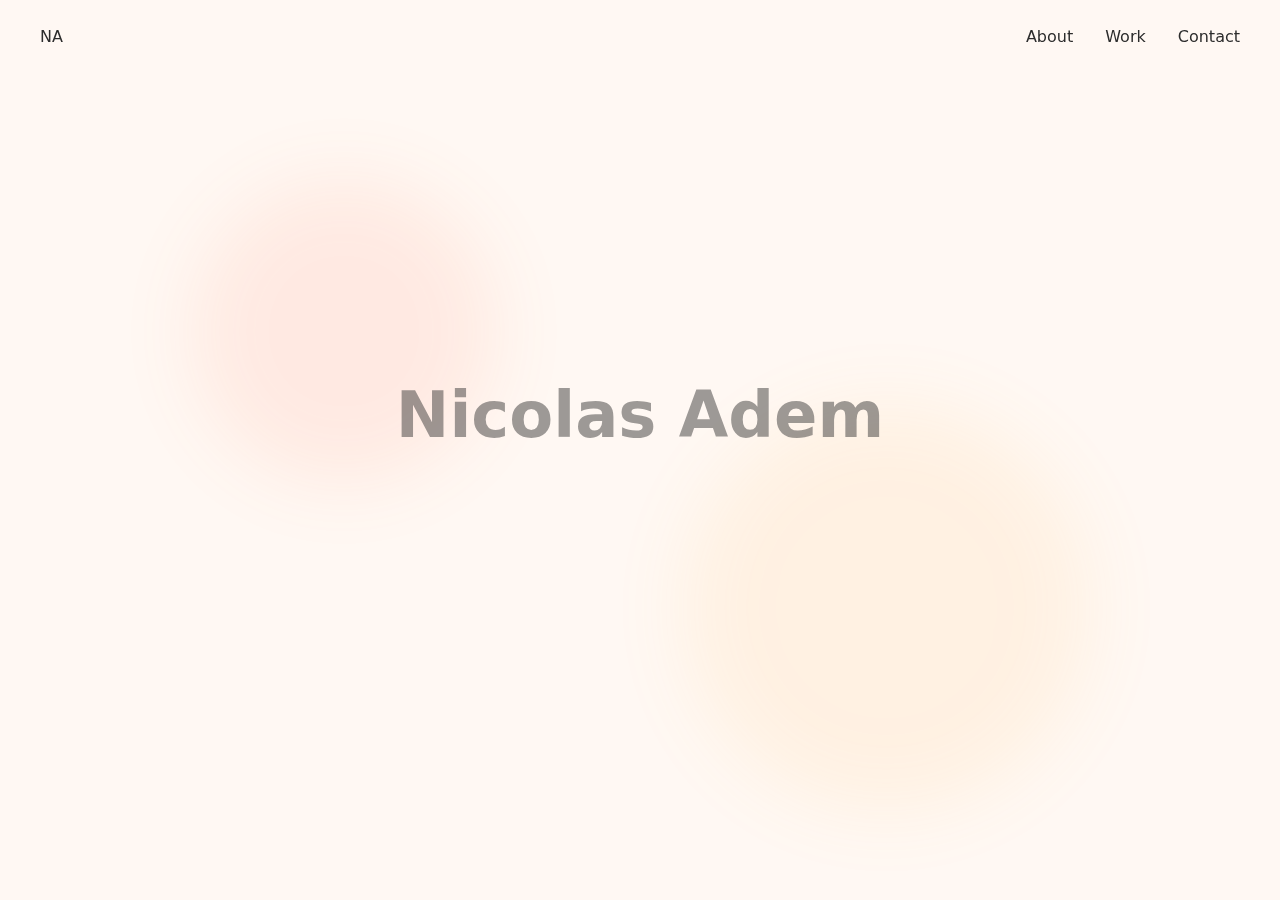
==== a.html @ bef303b7 "Update a.html" ====
<!DOCTYPE html>
<html lang="en">
<head>
    <meta charset="UTF-8">
    <meta name="viewport" content="width=device-width, initial-scale=1.0">
    <title>Nicolas Adem | Personal Space</title>
    <script src="https://cdnjs.cloudflare.com/ajax/libs/gsap/3.12.2/gsap.min.js"></script>
    <style>
        * {
            margin: 0;
            padding: 0;
            box-sizing: border-box;
            font-family: system-ui, -apple-system, sans-serif;
        }

        :root {
            --warm-bg: #FFF8F3;
            --warm-accent: #FF6B4A;
            --text-primary: #2C2C2C;
            --text-secondary: #666;
        }

        body {
            background-color: var(--warm-bg);
            color: var(--text-primary);
            line-height: 1.6;
        }

        .nav {
            position: fixed;
            width: 100%;
            padding: 1.5rem;
            background: rgba(255, 248, 243, 0.8);
            backdrop-filter: blur(10px);
            z-index: 100;
        }

        .nav-content {
            max-width: 1200px;
            margin: 0 auto;
            display: flex;
            justify-content: space-between;
            align-items: center;
        }

        .nav-links {
            display: flex;
            gap: 2rem;
        }

        .nav-links a {
            color: var(--text-primary);
            text-decoration: none;
            font-weight: 500;
            position: relative;
        }

        .nav-links a::after {
            content: '';
            position: absolute;
            width: 0;
            height: 2px;
            bottom: -4px;
            left: 0;
            background-color: var(--warm-accent);
            transition: width 0.3s ease;
        }

        .nav-links a:hover::after {
            width: 100%;
        }

        .hero {
            min-height: 100vh;
            display: flex;
            align-items: center;
            justify-content: center;
            padding: 2rem;
            position: relative;
            overflow: hidden;
        }

        .hero-content {
            max-width: 1200px;
            text-align: center;
            z-index: 1;
        }

        .hero h1 {
            font-size: 4rem;
            margin-bottom: 1.5rem;
            opacity: 0;
            transform: translateY(30px);
        }

        .hero p {
            font-size: 1.5rem;
            color: var(--text-secondary);
            max-width: 600px;
            margin: 0 auto;
            opacity: 0;
            transform: translateY(30px);
        }

        .floating-shapes {
            position: absolute;
            width: 100%;
            height: 100%;
            top: 0;
            left: 0;
        }

        .shape {
            position: absolute;
            border-radius: 50%;
            opacity: 0.1;
            filter: blur(40px);
        }

        .shape-1 {
            background: var(--warm-accent);
            width: 300px;
            height: 300px;
            top: 20%;
            left: 15%;
        }

        .shape-2 {
            background: #FFB347;
            width: 400px;
            height: 400px;
            bottom: 10%;
            right: 15%;
        }

        .scroll-indicator {
            position: absolute;
            bottom: 2rem;
            left: 50%;
            transform: translateX(-50%);
            opacity: 0;
        }

        .scroll-indicator::before {
            content: '';
            display: block;
            width: 2px;
            height: 60px;
            background: var(--text-primary);
            margin: 0 auto;
            animation: scroll 2s infinite;
        }

        @keyframes scroll {
            0% { transform: translateY(0); opacity: 1; }
            100% { transform: translateY(20px); opacity: 0; }
        }

        @media (max-width: 768px) {
            .hero h1 {
                font-size: 2.5rem;
            }
            
            .hero p {
                font-size: 1.2rem;
            }

            .nav-links {
                display: none;
            }
        }
    </style>
</head>
<body>
    <nav class="nav">
        <div class="nav-content">
            <div class="logo">NA</div>
            <div class="nav-links">
                <a href="#about">About</a>
                <a href="#work">Work</a>
                <a href="#contact">Contact</a>
            </div>
        </div>
    </nav>

    <section class="hero">
        <div class="floating-shapes">
            <div class="shape shape-1"></div>
            <div class="shape shape-2"></div>
        </div>
        <div class="hero-content">
            <h1>Nicolas Adem</h1>
            <p>Creating warm, welcoming spaces in the digital world</p>
        </div>
        <div class="scroll-indicator"></div>
    </section>

    <script>
        gsap.to('.hero h1', {
            opacity: 1,
            y: 0,
            duration: 1,
            delay: 0.5
        });

        gsap.to('.hero p', {
            opacity: 1,
            y: 0,
            duration: 1,
            delay: 0.8
        });

        gsap.to('.scroll-indicator', {
            opacity: 0.5,
            duration: 1,
            delay: 1.2
        });

        gsap.to('.shape-1', {
            x: 50,
            y: 30,
            duration: 20,
            repeat: -1,
            yoyo: true,
            ease: "none"
        });

        gsap.to('.shape-2', {
            x: -30,
            y: -50,
            duration: 15,
            repeat: -1,
            yoyo: true,
            ease: "none"
        });
    </script>
</body>
</html>
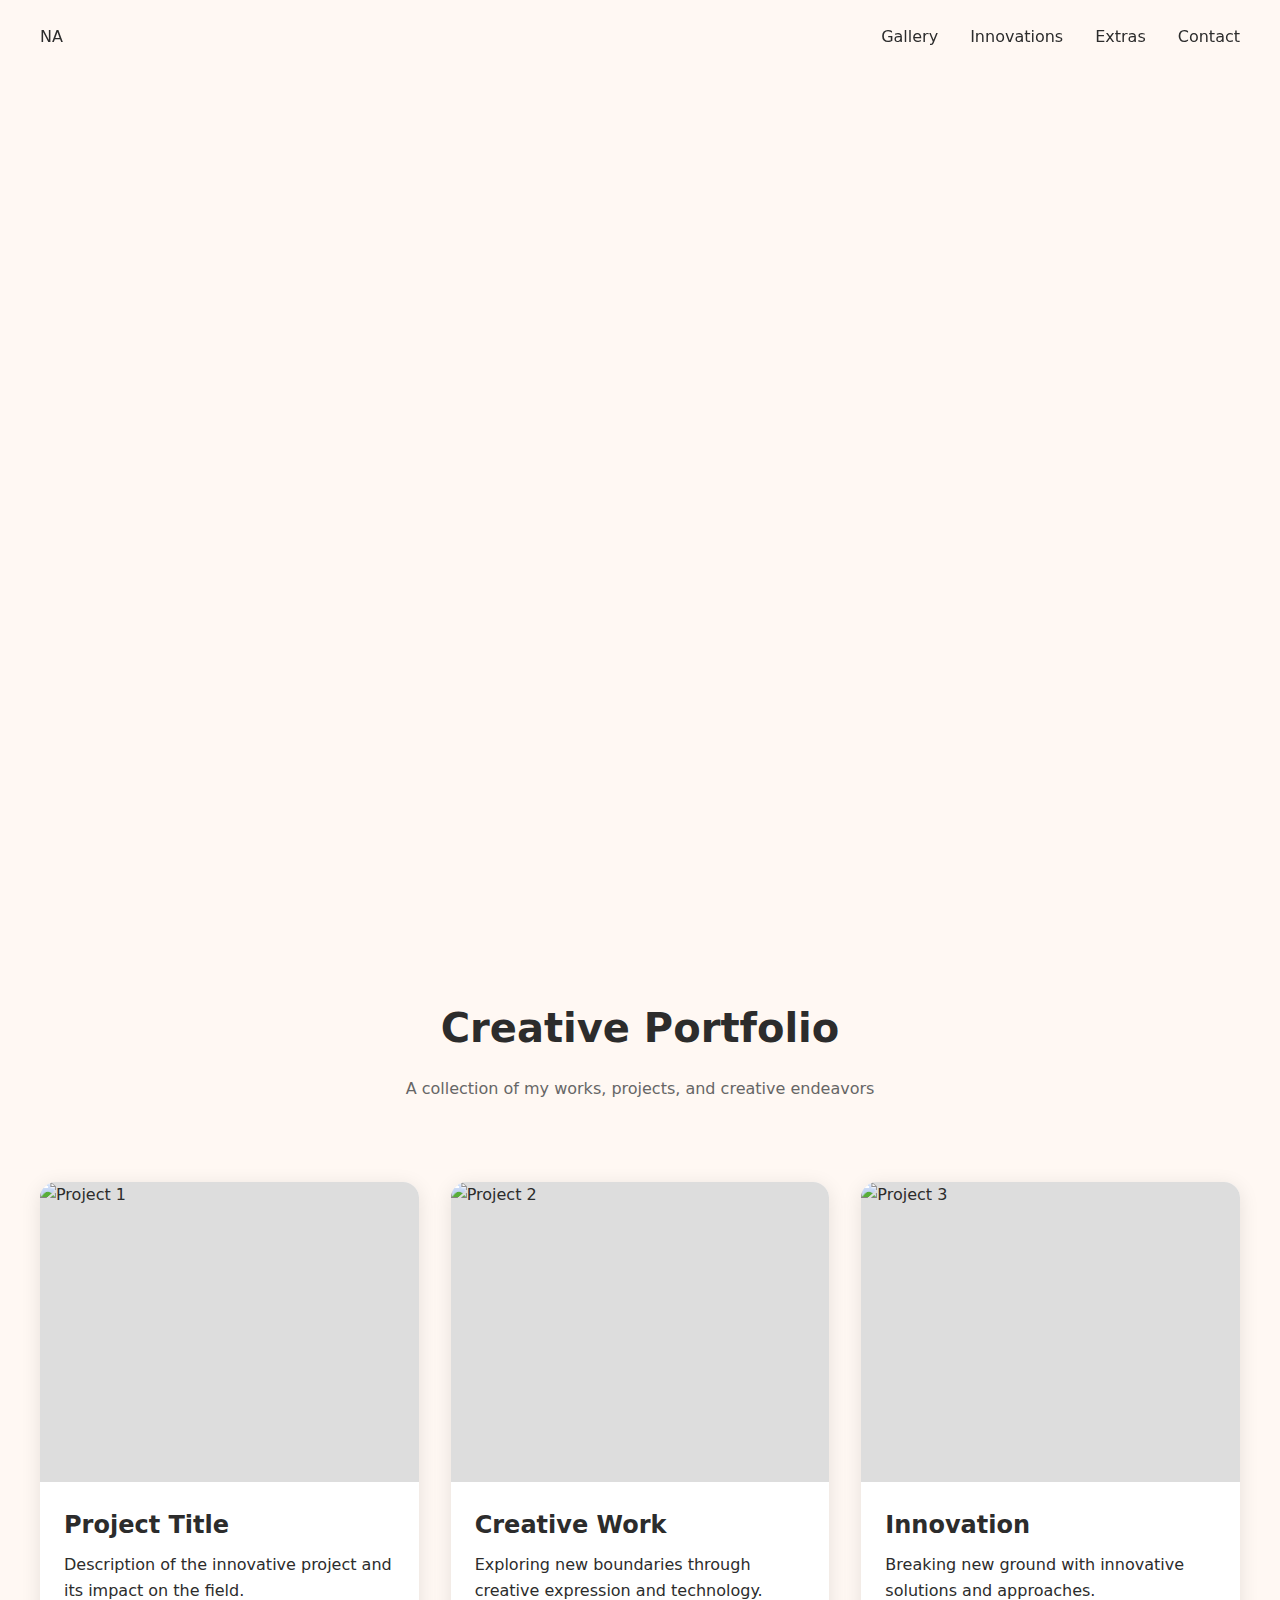
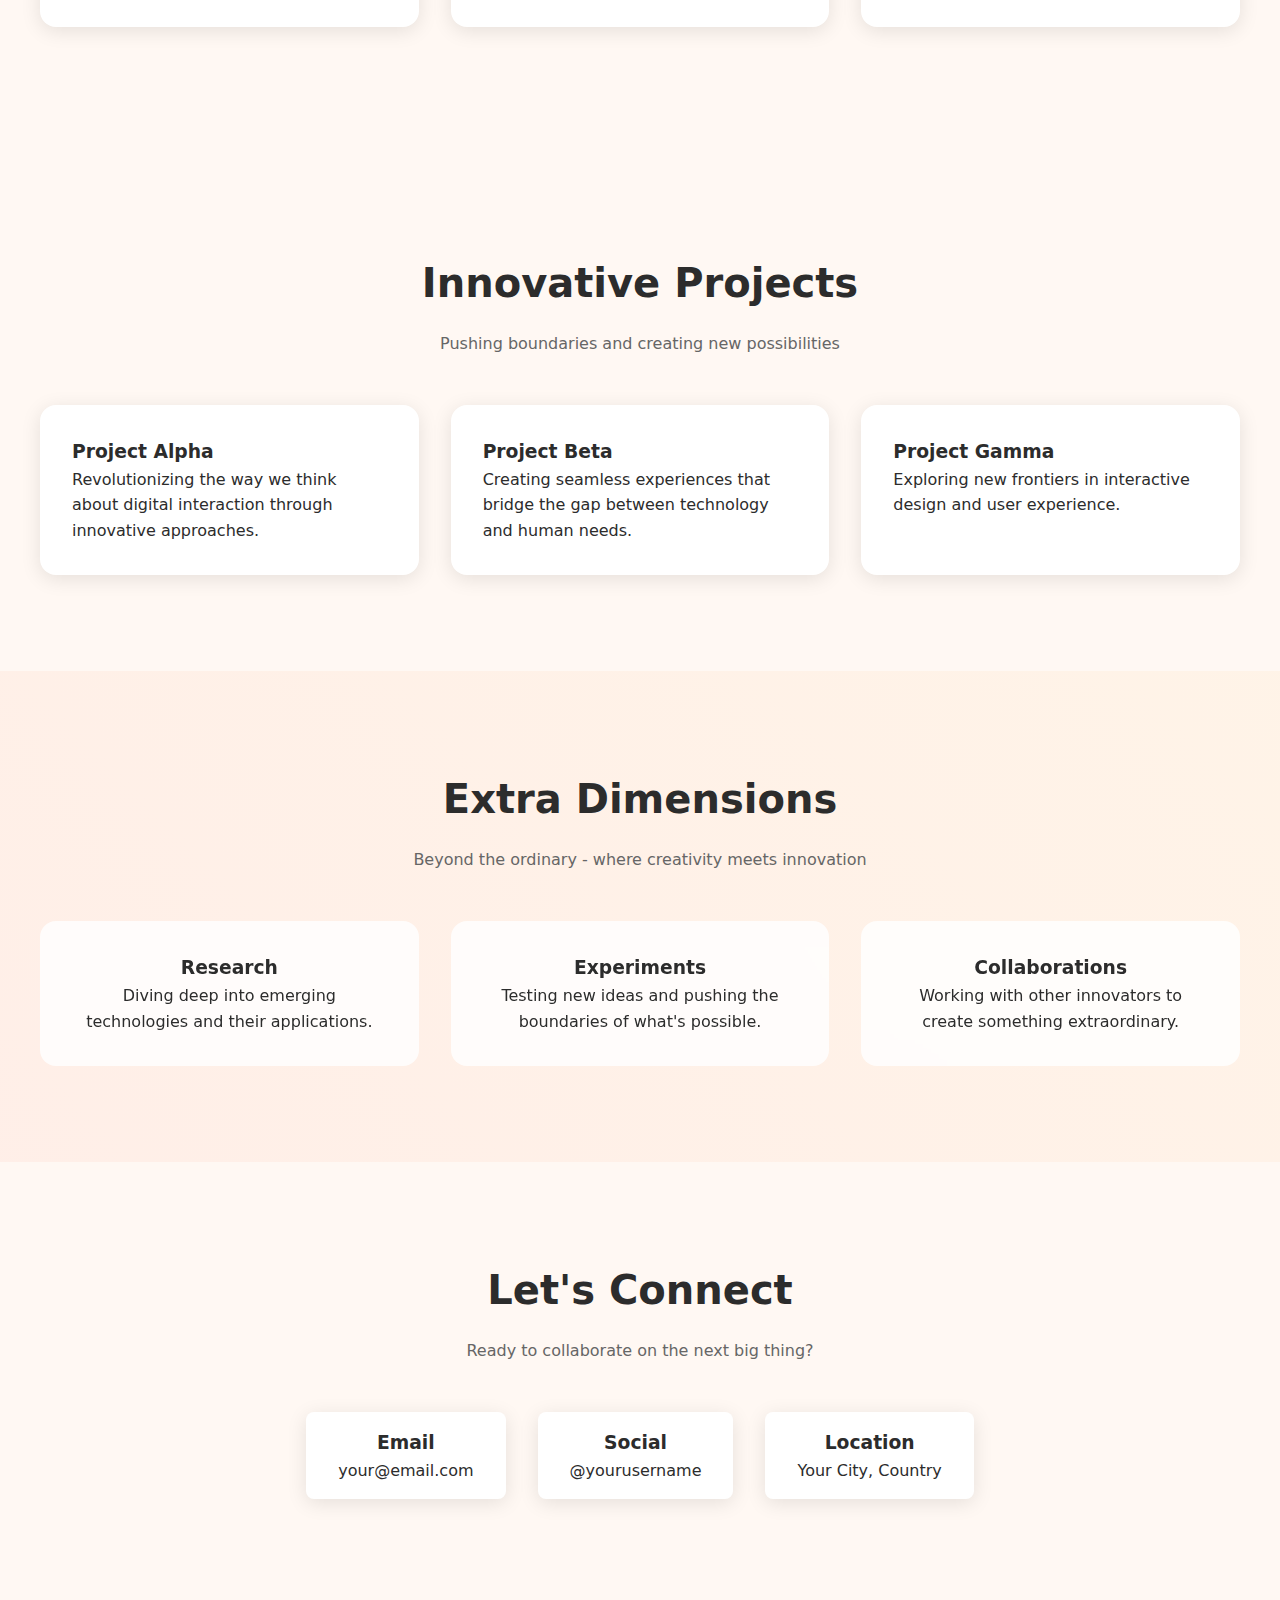
==== commit 636ba393: "Update a.html" ====
--- a/a.html
+++ b/a.html
@@ -3,8 +3,9 @@
 <head>
     <meta charset="UTF-8">
     <meta name="viewport" content="width=device-width, initial-scale=1.0">
-    <title>Nicolas Adem | Personal Space</title>
+    <title>Nicolas Adem | Creative Innovator</title>
     <script src="https://cdnjs.cloudflare.com/ajax/libs/gsap/3.12.2/gsap.min.js"></script>
+    <script src="https://cdnjs.cloudflare.com/ajax/libs/gsap/3.12.2/ScrollTrigger.min.js"></script>
     <style>
         * {
             margin: 0;
@@ -18,6 +19,7 @@
             --warm-accent: #FF6B4A;
             --text-primary: #2C2C2C;
             --text-secondary: #666;
+            --card-bg: #FFFFFF;
         }
 
         body {
@@ -70,14 +72,23 @@
             width: 100%;
         }
 
+        section {
+            padding: 6rem 2rem;
+        }
+
+        .container {
+            max-width: 1200px;
+            margin: 0 auto;
+        }
+
         .hero {
             min-height: 100vh;
             display: flex;
             align-items: center;
             justify-content: center;
+            position: relative;
+            overflow: hidden;
             padding: 2rem;
-            position: relative;
-            overflow: hidden;
         }
 
         .hero-content {
@@ -102,58 +113,127 @@
             transform: translateY(30px);
         }
 
-        .floating-shapes {
-            position: absolute;
+        .gallery {
+            display: grid;
+            grid-template-columns: repeat(auto-fit, minmax(300px, 1fr));
+            gap: 2rem;
+            padding: 2rem 0;
+        }
+
+        .gallery-item {
+            position: relative;
+            border-radius: 1rem;
+            overflow: hidden;
+            background: var(--card-bg);
+            box-shadow: 0 4px 20px rgba(0, 0, 0, 0.1);
+            transition: transform 0.3s ease;
+        }
+
+        .gallery-item:hover {
+            transform: translateY(-10px);
+        }
+
+        .gallery-img {
+            width: 100%;
+            height: 300px;
+            background: #ddd;
+            position: relative;
+            overflow: hidden;
+        }
+
+        .gallery-img img {
             width: 100%;
             height: 100%;
-            top: 0;
-            left: 0;
-        }
-
-        .shape {
-            position: absolute;
-            border-radius: 50%;
-            opacity: 0.1;
-            filter: blur(40px);
-        }
-
-        .shape-1 {
-            background: var(--warm-accent);
-            width: 300px;
-            height: 300px;
-            top: 20%;
-            left: 15%;
-        }
-
-        .shape-2 {
-            background: #FFB347;
-            width: 400px;
-            height: 400px;
-            bottom: 10%;
-            right: 15%;
-        }
-
-        .scroll-indicator {
-            position: absolute;
-            bottom: 2rem;
-            left: 50%;
-            transform: translateX(-50%);
-            opacity: 0;
-        }
-
-        .scroll-indicator::before {
-            content: '';
-            display: block;
-            width: 2px;
-            height: 60px;
-            background: var(--text-primary);
-            margin: 0 auto;
-            animation: scroll 2s infinite;
-        }
-
-        @keyframes scroll {
-            0% { transform: translateY(0); opacity: 1; }
-            100% { transform: translateY(20px); opacity: 0; }
+            object-fit: cover;
+        }
+
+        .gallery-content {
+            padding: 1.5rem;
+        }
+
+        .gallery-content h3 {
+            margin-bottom: 0.5rem;
+            font-size: 1.5rem;
+        }
+
+        .innovations {
+            position: relative;
+            overflow: hidden;
+        }
+
+        .innovation-cards {
+            display: grid;
+            grid-template-columns: repeat(auto-fit, minmax(250px, 1fr));
+            gap: 2rem;
+            margin-top: 3rem;
+        }
+
+        .innovation-card {
+            background: var(--card-bg);
+            padding: 2rem;
+            border-radius: 1rem;
+            box-shadow: 0 4px 20px rgba(0, 0, 0, 0.1);
+            transition: transform 0.3s ease;
+        }
+
+        .innovation-card:hover {
+            transform: translateY(-5px);
+        }
+
+        .section-title {
+            font-size: 2.5rem;
+            margin-bottom: 1rem;
+            text-align: center;
+        }
+
+        .section-subtitle {
+            color: var(--text-secondary);
+            text-align: center;
+            max-width: 600px;
+            margin: 0 auto 3rem auto;
+        }
+
+        .extras {
+            background: linear-gradient(45deg, #FF6B4A11, #FFB34711);
+            position: relative;
+        }
+
+        .extras-grid {
+            display: grid;
+            grid-template-columns: repeat(auto-fit, minmax(300px, 1fr));
+            gap: 2rem;
+        }
+
+        .extra-item {
+            background: rgba(255, 255, 255, 0.8);
+            backdrop-filter: blur(10px);
+            padding: 2rem;
+            border-radius: 1rem;
+            text-align: center;
+        }
+
+        .contact {
+            text-align: center;
+            padding-bottom: 8rem;
+        }
+
+        .contact-methods {
+            display: flex;
+            justify-content: center;
+            gap: 2rem;
+            margin-top: 3rem;
+        }
+
+        .contact-method {
+            padding: 1rem 2rem;
+            background: var(--card-bg);
+            border-radius: 0.5rem;
+            box-shadow: 0 4px 20px rgba(0, 0, 0, 0.1);
+            transition: transform 0.3s ease;
+        }
+
+        .contact-method:hover {
+            transform: translateY(-5px);
         }
 
         @media (max-width: 768px) {
@@ -167,6 +247,18 @@
 
             .nav-links {
                 display: none;
+            }
+
+            .section-title {
+                font-size: 2rem;
+            }
+
+            .gallery {
+                grid-template-columns: 1fr;
+            }
+
+            .contact-methods {
+                flex-direction: column;
             }
         }
     </style>
@@ -176,26 +268,124 @@
         <div class="nav-content">
             <div class="logo">NA</div>
             <div class="nav-links">
-                <a href="#about">About</a>
-                <a href="#work">Work</a>
+                <a href="#gallery">Gallery</a>
+                <a href="#innovations">Innovations</a>
+                <a href="#extras">Extras</a>
                 <a href="#contact">Contact</a>
             </div>
         </div>
     </nav>
 
     <section class="hero">
-        <div class="floating-shapes">
-            <div class="shape shape-1"></div>
-            <div class="shape shape-2"></div>
-        </div>
         <div class="hero-content">
             <h1>Nicolas Adem</h1>
-            <p>Creating warm, welcoming spaces in the digital world</p>
-        </div>
-        <div class="scroll-indicator"></div>
+            <p>Innovator • Creator • Visionary</p>
+        </div>
     </section>
 
+    <section id="gallery" class="gallery-section">
+        <div class="container">
+            <h2 class="section-title">Creative Portfolio</h2>
+            <p class="section-subtitle">A collection of my works, projects, and creative endeavors</p>
+            <div class="gallery">
+                <div class="gallery-item">
+                    <div class="gallery-img">
+                        <img src="/api/placeholder/400/300" alt="Project 1">
+                    </div>
+                    <div class="gallery-content">
+                        <h3>Project Title</h3>
+                        <p>Description of the innovative project and its impact on the field.</p>
+                    </div>
+                </div>
+                <div class="gallery-item">
+                    <div class="gallery-img">
+                        <img src="/api/placeholder/400/300" alt="Project 2">
+                    </div>
+                    <div class="gallery-content">
+                        <h3>Creative Work</h3>
+                        <p>Exploring new boundaries through creative expression and technology.</p>
+                    </div>
+                </div>
+                <div class="gallery-item">
+                    <div class="gallery-img">
+                        <img src="/api/placeholder/400/300" alt="Project 3">
+                    </div>
+                    <div class="gallery-content">
+                        <h3>Innovation</h3>
+                        <p>Breaking new ground with innovative solutions and approaches.</p>
+                    </div>
+                </div>
+            </div>
+        </div>
+    </section>
+
+    <section id="innovations" class="innovations">
+        <div class="container">
+            <h2 class="section-title">Innovative Projects</h2>
+            <p class="section-subtitle">Pushing boundaries and creating new possibilities</p>
+            <div class="innovation-cards">
+                <div class="innovation-card">
+                    <h3>Project Alpha</h3>
+                    <p>Revolutionizing the way we think about digital interaction through innovative approaches.</p>
+                </div>
+                <div class="innovation-card">
+                    <h3>Project Beta</h3>
+                    <p>Creating seamless experiences that bridge the gap between technology and human needs.</p>
+                </div>
+                <div class="innovation-card">
+                    <h3>Project Gamma</h3>
+                    <p>Exploring new frontiers in interactive design and user experience.</p>
+                </div>
+            </div>
+        </div>
+    </section>
+
+    <section id="extras" class="extras">
+        <div class="container">
+            <h2 class="section-title">Extra Dimensions</h2>
+            <p class="section-subtitle">Beyond the ordinary - where creativity meets innovation</p>
+            <div class="extras-grid">
+                <div class="extra-item">
+                    <h3>Research</h3>
+                    <p>Diving deep into emerging technologies and their applications.</p>
+                </div>
+                <div class="extra-item">
+                    <h3>Experiments</h3>
+                    <p>Testing new ideas and pushing the boundaries of what's possible.</p>
+                </div>
+                <div class="extra-item">
+                    <h3>Collaborations</h3>
+                    <p>Working with other innovators to create something extraordinary.</p>
+                </div>
+            </div>
+        </div>
+    </section>
+
+    <section id="contact" class="contact">
+        <div class="container">
+            <h2 class="section-title">Let's Connect</h2>
+            <p class="section-subtitle">Ready to collaborate on the next big thing?</p>
+            <div class="contact-methods">
+                <div class="contact-method">
+                    <h3>Email</h3>
+                    <p>your@email.com</p>
+                </div>
+                <div class="contact-method">
+                    <h3>Social</h3>
+                    <p>@yourusername</p>
+                </div>
+                <div class="contact-method">
+                    <h3>Location</h3>
+                    <p>Your City, Country</p>
+                </div>
+            </div>
+        </div>
+    </section>
+
     <script>
+        gsap.registerPlugin(ScrollTrigger);
+
+        // Hero animations
         gsap.to('.hero h1', {
             opacity: 1,
             y: 0,
@@ -210,28 +400,46 @@
             delay: 0.8
         });
 
-        gsap.to('.scroll-indicator', {
-            opacity: 0.5,
-            duration: 1,
-            delay: 1.2
+        // Scroll animations for gallery items
+        gsap.utils.toArray('.gallery-item').forEach(item => {
+            gsap.from(item, {
+                opacity: 0,
+                y: 50,
+                duration: 1,
+                scrollTrigger: {
+                    trigger: item,
+                    start: "top bottom-=100",
+                    toggleActions: "play none none reverse"
+                }
+            });
         });
 
-        gsap.to('.shape-1', {
-            x: 50,
-            y: 30,
-            duration: 20,
-            repeat: -1,
-            yoyo: true,
-            ease: "none"
+        // Scroll animations for innovation cards
+        gsap.utils.toArray('.innovation-card').forEach(card => {
+            gsap.from(card, {
+                opacity: 0,
+                y: 30,
+                duration: 0.8,
+                scrollTrigger: {
+                    trigger: card,
+                    start: "top bottom-=50",
+                    toggleActions: "play none none reverse"
+                }
+            });
         });
 
-        gsap.to('.shape-2', {
-            x: -30,
-            y: -50,
-            duration: 15,
-            repeat: -1,
-            yoyo: true,
-            ease: "none"
+        // Scroll animations for extra items
+        gsap.utils.toArray('.extra-item').forEach(item => {
+            gsap.from(item, {
+                opacity: 0,
+                scale: 0.9,
+                duration: 0.8,
+                scrollTrigger: {
+                    trigger: item,
+                    start: "top bottom-=50",
+                    toggleActions: "play none none reverse"
+                }
+            });
         });
     </script>
 </body>
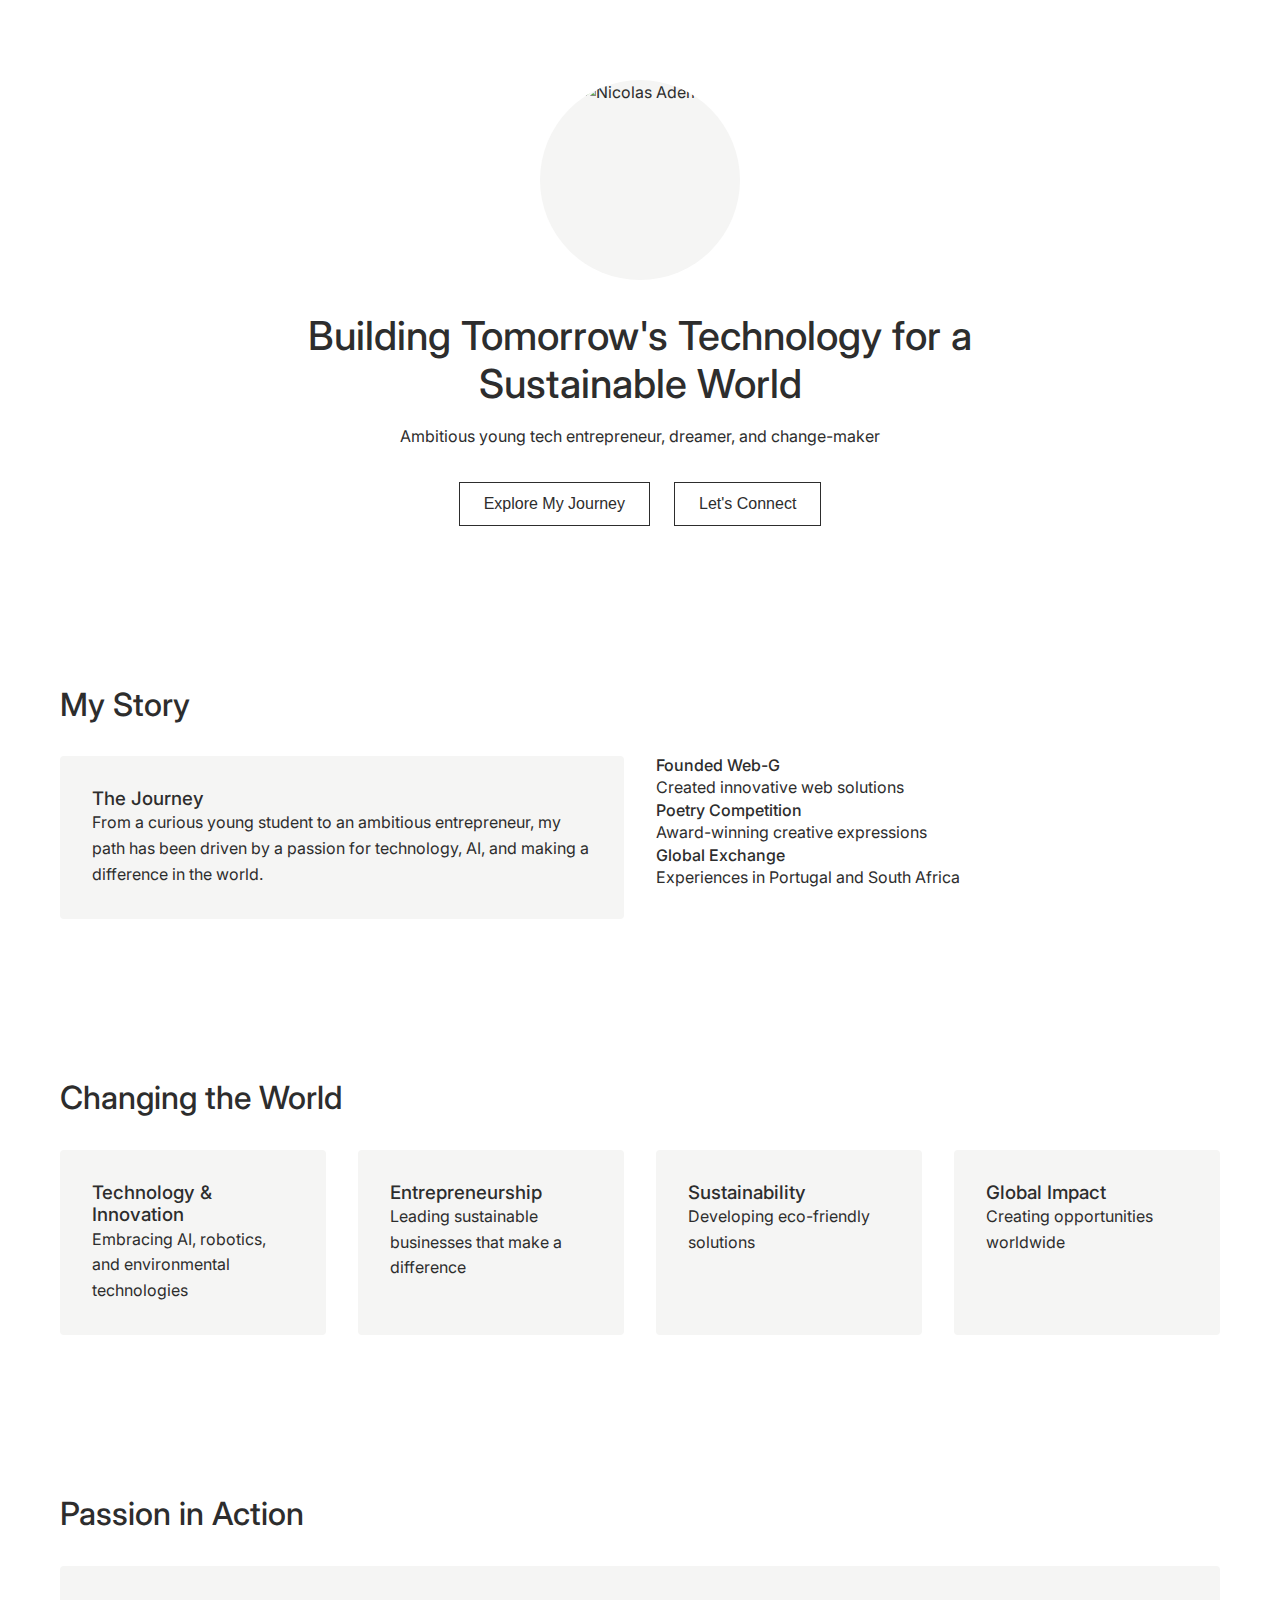
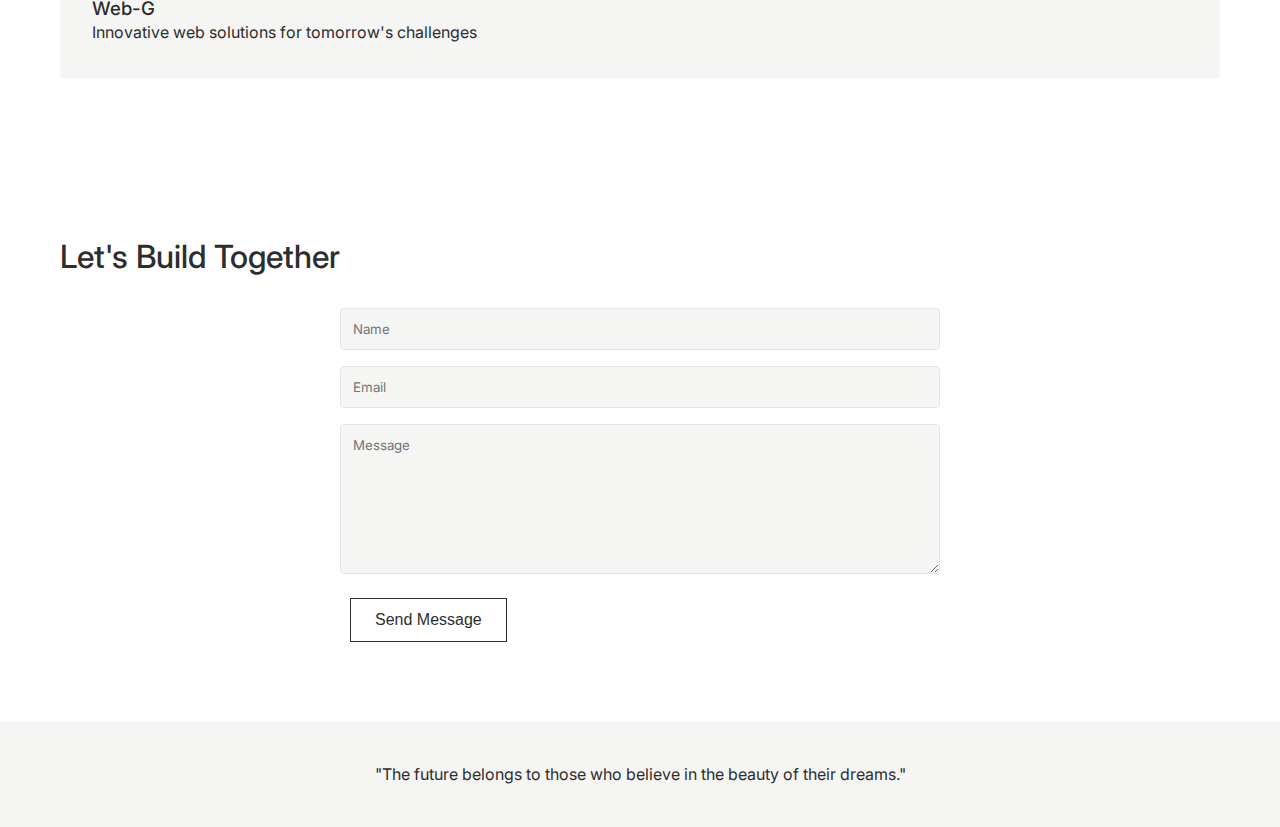
==== commit 6d91b1a3: "Update a.html" ====
--- a/a.html
+++ b/a.html
@@ -3,444 +3,129 @@
 <head>
     <meta charset="UTF-8">
     <meta name="viewport" content="width=device-width, initial-scale=1.0">
-    <title>Nicolas Adem | Creative Innovator</title>
-    <script src="https://cdnjs.cloudflare.com/ajax/libs/gsap/3.12.2/gsap.min.js"></script>
-    <script src="https://cdnjs.cloudflare.com/ajax/libs/gsap/3.12.2/ScrollTrigger.min.js"></script>
-    <style>
-        * {
-            margin: 0;
-            padding: 0;
-            box-sizing: border-box;
-            font-family: system-ui, -apple-system, sans-serif;
-        }
-
-        :root {
-            --warm-bg: #FFF8F3;
-            --warm-accent: #FF6B4A;
-            --text-primary: #2C2C2C;
-            --text-secondary: #666;
-            --card-bg: #FFFFFF;
-        }
-
-        body {
-            background-color: var(--warm-bg);
-            color: var(--text-primary);
-            line-height: 1.6;
-        }
-
-        .nav {
-            position: fixed;
-            width: 100%;
-            padding: 1.5rem;
-            background: rgba(255, 248, 243, 0.8);
-            backdrop-filter: blur(10px);
-            z-index: 100;
-        }
-
-        .nav-content {
-            max-width: 1200px;
-            margin: 0 auto;
-            display: flex;
-            justify-content: space-between;
-            align-items: center;
-        }
-
-        .nav-links {
-            display: flex;
-            gap: 2rem;
-        }
-
-        .nav-links a {
-            color: var(--text-primary);
-            text-decoration: none;
-            font-weight: 500;
-            position: relative;
-        }
-
-        .nav-links a::after {
-            content: '';
-            position: absolute;
-            width: 0;
-            height: 2px;
-            bottom: -4px;
-            left: 0;
-            background-color: var(--warm-accent);
-            transition: width 0.3s ease;
-        }
-
-        .nav-links a:hover::after {
-            width: 100%;
-        }
-
-        section {
-            padding: 6rem 2rem;
-        }
-
-        .container {
-            max-width: 1200px;
-            margin: 0 auto;
-        }
-
-        .hero {
-            min-height: 100vh;
-            display: flex;
-            align-items: center;
-            justify-content: center;
-            position: relative;
-            overflow: hidden;
-            padding: 2rem;
-        }
-
-        .hero-content {
-            max-width: 1200px;
-            text-align: center;
-            z-index: 1;
-        }
-
-        .hero h1 {
-            font-size: 4rem;
-            margin-bottom: 1.5rem;
-            opacity: 0;
-            transform: translateY(30px);
-        }
-
-        .hero p {
-            font-size: 1.5rem;
-            color: var(--text-secondary);
-            max-width: 600px;
-            margin: 0 auto;
-            opacity: 0;
-            transform: translateY(30px);
-        }
-
-        .gallery {
-            display: grid;
-            grid-template-columns: repeat(auto-fit, minmax(300px, 1fr));
-            gap: 2rem;
-            padding: 2rem 0;
-        }
-
-        .gallery-item {
-            position: relative;
-            border-radius: 1rem;
-            overflow: hidden;
-            background: var(--card-bg);
-            box-shadow: 0 4px 20px rgba(0, 0, 0, 0.1);
-            transition: transform 0.3s ease;
-        }
-
-        .gallery-item:hover {
-            transform: translateY(-10px);
-        }
-
-        .gallery-img {
-            width: 100%;
-            height: 300px;
-            background: #ddd;
-            position: relative;
-            overflow: hidden;
-        }
-
-        .gallery-img img {
-            width: 100%;
-            height: 100%;
-            object-fit: cover;
-        }
-
-        .gallery-content {
-            padding: 1.5rem;
-        }
-
-        .gallery-content h3 {
-            margin-bottom: 0.5rem;
-            font-size: 1.5rem;
-        }
-
-        .innovations {
-            position: relative;
-            overflow: hidden;
-        }
-
-        .innovation-cards {
-            display: grid;
-            grid-template-columns: repeat(auto-fit, minmax(250px, 1fr));
-            gap: 2rem;
-            margin-top: 3rem;
-        }
-
-        .innovation-card {
-            background: var(--card-bg);
-            padding: 2rem;
-            border-radius: 1rem;
-            box-shadow: 0 4px 20px rgba(0, 0, 0, 0.1);
-            transition: transform 0.3s ease;
-        }
-
-        .innovation-card:hover {
-            transform: translateY(-5px);
-        }
-
-        .section-title {
-            font-size: 2.5rem;
-            margin-bottom: 1rem;
-            text-align: center;
-        }
-
-        .section-subtitle {
-            color: var(--text-secondary);
-            text-align: center;
-            max-width: 600px;
-            margin: 0 auto 3rem auto;
-        }
-
-        .extras {
-            background: linear-gradient(45deg, #FF6B4A11, #FFB34711);
-            position: relative;
-        }
-
-        .extras-grid {
-            display: grid;
-            grid-template-columns: repeat(auto-fit, minmax(300px, 1fr));
-            gap: 2rem;
-        }
-
-        .extra-item {
-            background: rgba(255, 255, 255, 0.8);
-            backdrop-filter: blur(10px);
-            padding: 2rem;
-            border-radius: 1rem;
-            text-align: center;
-        }
-
-        .contact {
-            text-align: center;
-            padding-bottom: 8rem;
-        }
-
-        .contact-methods {
-            display: flex;
-            justify-content: center;
-            gap: 2rem;
-            margin-top: 3rem;
-        }
-
-        .contact-method {
-            padding: 1rem 2rem;
-            background: var(--card-bg);
-            border-radius: 0.5rem;
-            box-shadow: 0 4px 20px rgba(0, 0, 0, 0.1);
-            transition: transform 0.3s ease;
-        }
-
-        .contact-method:hover {
-            transform: translateY(-5px);
-        }
-
-        @media (max-width: 768px) {
-            .hero h1 {
-                font-size: 2.5rem;
-            }
-            
-            .hero p {
-                font-size: 1.2rem;
-            }
-
-            .nav-links {
-                display: none;
-            }
-
-            .section-title {
-                font-size: 2rem;
-            }
-
-            .gallery {
-                grid-template-columns: 1fr;
-            }
-
-            .contact-methods {
-                flex-direction: column;
-            }
-        }
-    </style>
+    <title>Nicolas Adem - Building Tomorrow's Technology</title>
+    <link rel="stylesheet" href="b.css">
+    <link rel="preconnect" href="https://fonts.googleapis.com">
+    <link rel="preconnect" href="https://fonts.gstatic.com" crossorigin>
+    <link href="https://fonts.googleapis.com/css2?family=Inter:wght@300;400;500;600&display=swap" rel="stylesheet">
 </head>
 <body>
-    <nav class="nav">
-        <div class="nav-content">
-            <div class="logo">NA</div>
-            <div class="nav-links">
-                <a href="#gallery">Gallery</a>
-                <a href="#innovations">Innovations</a>
-                <a href="#extras">Extras</a>
-                <a href="#contact">Contact</a>
+    <div class="scroll-progress"></div>
+    
+    <section id="hero" class="section">
+        <div class="container">
+            <div class="hero-content">
+                <div class="profile-image">
+                    <!-- Replace with your image -->
+                    <img src="profile.jpg" alt="Nicolas Adem">
+                </div>
+                <h1>Building Tomorrow's Technology for a Sustainable World</h1>
+                <p class="subheadline">Ambitious young tech entrepreneur, dreamer, and change-maker</p>
+                <div class="cta-buttons">
+                    <button onclick="scrollToSection('about')" class="btn">Explore My Journey</button>
+                    <button onclick="scrollToSection('connect')" class="btn">Let's Connect</button>
+                </div>
             </div>
-        </div>
-    </nav>
-
-    <section class="hero">
-        <div class="hero-content">
-            <h1>Nicolas Adem</h1>
-            <p>Innovator • Creator • Visionary</p>
         </div>
     </section>
 
-    <section id="gallery" class="gallery-section">
+    <section id="about" class="section">
         <div class="container">
-            <h2 class="section-title">Creative Portfolio</h2>
-            <p class="section-subtitle">A collection of my works, projects, and creative endeavors</p>
-            <div class="gallery">
-                <div class="gallery-item">
-                    <div class="gallery-img">
-                        <img src="/api/placeholder/400/300" alt="Project 1">
-                    </div>
-                    <div class="gallery-content">
-                        <h3>Project Title</h3>
-                        <p>Description of the innovative project and its impact on the field.</p>
+            <h2>My Story</h2>
+            <div class="about-grid">
+                <div class="personal-story">
+                    <div class="content-box">
+                        <h3>The Journey</h3>
+                        <p>From a curious young student to an ambitious entrepreneur, my path has been driven by a passion for technology, AI, and making a difference in the world.</p>
                     </div>
                 </div>
-                <div class="gallery-item">
-                    <div class="gallery-img">
-                        <img src="/api/placeholder/400/300" alt="Project 2">
-                    </div>
-                    <div class="gallery-content">
-                        <h3>Creative Work</h3>
-                        <p>Exploring new boundaries through creative expression and technology.</p>
-                    </div>
-                </div>
-                <div class="gallery-item">
-                    <div class="gallery-img">
-                        <img src="/api/placeholder/400/300" alt="Project 3">
-                    </div>
-                    <div class="gallery-content">
-                        <h3>Innovation</h3>
-                        <p>Breaking new ground with innovative solutions and approaches.</p>
+                <div class="milestones">
+                    <div class="timeline">
+                        <div class="milestone">
+                            <div class="milestone-content">
+                                <h4>Founded Web-G</h4>
+                                <p>Created innovative web solutions</p>
+                            </div>
+                        </div>
+                        <div class="milestone">
+                            <div class="milestone-content">
+                                <h4>Poetry Competition</h4>
+                                <p>Award-winning creative expressions</p>
+                            </div>
+                        </div>
+                        <div class="milestone">
+                            <div class="milestone-content">
+                                <h4>Global Exchange</h4>
+                                <p>Experiences in Portugal and South Africa</p>
+                            </div>
+                        </div>
                     </div>
                 </div>
             </div>
         </div>
     </section>
 
-    <section id="innovations" class="innovations">
+    <section id="vision" class="section">
         <div class="container">
-            <h2 class="section-title">Innovative Projects</h2>
-            <p class="section-subtitle">Pushing boundaries and creating new possibilities</p>
-            <div class="innovation-cards">
-                <div class="innovation-card">
-                    <h3>Project Alpha</h3>
-                    <p>Revolutionizing the way we think about digital interaction through innovative approaches.</p>
+            <h2>Changing the World</h2>
+            <div class="vision-grid">
+                <div class="vision-card">
+                    <h3>Technology & Innovation</h3>
+                    <p>Embracing AI, robotics, and environmental technologies</p>
                 </div>
-                <div class="innovation-card">
-                    <h3>Project Beta</h3>
-                    <p>Creating seamless experiences that bridge the gap between technology and human needs.</p>
+                <div class="vision-card">
+                    <h3>Entrepreneurship</h3>
+                    <p>Leading sustainable businesses that make a difference</p>
                 </div>
-                <div class="innovation-card">
-                    <h3>Project Gamma</h3>
-                    <p>Exploring new frontiers in interactive design and user experience.</p>
+                <div class="vision-card">
+                    <h3>Sustainability</h3>
+                    <p>Developing eco-friendly solutions</p>
+                </div>
+                <div class="vision-card">
+                    <h3>Global Impact</h3>
+                    <p>Creating opportunities worldwide</p>
                 </div>
             </div>
         </div>
     </section>
 
-    <section id="extras" class="extras">
+    <section id="projects" class="section">
         <div class="container">
-            <h2 class="section-title">Extra Dimensions</h2>
-            <p class="section-subtitle">Beyond the ordinary - where creativity meets innovation</p>
-            <div class="extras-grid">
-                <div class="extra-item">
-                    <h3>Research</h3>
-                    <p>Diving deep into emerging technologies and their applications.</p>
+            <h2>Passion in Action</h2>
+            <div class="projects-grid">
+                <div class="project-card">
+                    <h3>Web-G</h3>
+                    <p>Innovative web solutions for tomorrow's challenges</p>
                 </div>
-                <div class="extra-item">
-                    <h3>Experiments</h3>
-                    <p>Testing new ideas and pushing the boundaries of what's possible.</p>
-                </div>
-                <div class="extra-item">
-                    <h3>Collaborations</h3>
-                    <p>Working with other innovators to create something extraordinary.</p>
-                </div>
+                <!-- Add more project cards as needed -->
             </div>
         </div>
     </section>
 
-    <section id="contact" class="contact">
+    <section id="connect" class="section">
         <div class="container">
-            <h2 class="section-title">Let's Connect</h2>
-            <p class="section-subtitle">Ready to collaborate on the next big thing?</p>
-            <div class="contact-methods">
-                <div class="contact-method">
-                    <h3>Email</h3>
-                    <p>your@email.com</p>
+            <h2>Let's Build Together</h2>
+            <form class="contact-form">
+                <div class="form-group">
+                    <input type="text" placeholder="Name" required>
                 </div>
-                <div class="contact-method">
-                    <h3>Social</h3>
-                    <p>@yourusername</p>
+                <div class="form-group">
+                    <input type="email" placeholder="Email" required>
                 </div>
-                <div class="contact-method">
-                    <h3>Location</h3>
-                    <p>Your City, Country</p>
+                <div class="form-group">
+                    <textarea placeholder="Message" required></textarea>
                 </div>
-            </div>
+                <button type="submit" class="btn">Send Message</button>
+            </form>
         </div>
     </section>
 
-    <script>
-        gsap.registerPlugin(ScrollTrigger);
+    <footer>
+        <div class="container">
+            <p>"The future belongs to those who believe in the beauty of their dreams."</p>
+        </div>
+    </footer>
 
-        // Hero animations
-        gsap.to('.hero h1', {
-            opacity: 1,
-            y: 0,
-            duration: 1,
-            delay: 0.5
-        });
-
-        gsap.to('.hero p', {
-            opacity: 1,
-            y: 0,
-            duration: 1,
-            delay: 0.8
-        });
-
-        // Scroll animations for gallery items
-        gsap.utils.toArray('.gallery-item').forEach(item => {
-            gsap.from(item, {
-                opacity: 0,
-                y: 50,
-                duration: 1,
-                scrollTrigger: {
-                    trigger: item,
-                    start: "top bottom-=100",
-                    toggleActions: "play none none reverse"
-                }
-            });
-        });
-
-        // Scroll animations for innovation cards
-        gsap.utils.toArray('.innovation-card').forEach(card => {
-            gsap.from(card, {
-                opacity: 0,
-                y: 30,
-                duration: 0.8,
-                scrollTrigger: {
-                    trigger: card,
-                    start: "top bottom-=50",
-                    toggleActions: "play none none reverse"
-                }
-            });
-        });
-
-        // Scroll animations for extra items
-        gsap.utils.toArray('.extra-item').forEach(item => {
-            gsap.from(item, {
-                opacity: 0,
-                scale: 0.9,
-                duration: 0.8,
-                scrollTrigger: {
-                    trigger: item,
-                    start: "top bottom-=50",
-                    toggleActions: "play none none reverse"
-                }
-            });
-        });
-    </script>
+    <script src="script.js"></script>
 </body>
 </html>
--- a/b.css
+++ b/b.css
@@ -0,0 +1,194 @@
+:root {
+    --white: #FFFFFF;
+    --light-grey: #F5F5F4;
+    --charcoal: #2D2D2D;
+    --border-grey: #E7E5E4;
+    --transition: all 0.3s ease;
+}
+
+* {
+    margin: 0;
+    padding: 0;
+    box-sizing: border-box;
+}
+
+body {
+    font-family: 'Inter', sans-serif;
+    color: var(--charcoal);
+    line-height: 1.6;
+    background: var(--white);
+}
+
+.container {
+    max-width: 1200px;
+    margin: 0 auto;
+    padding: 0 20px;
+}
+
+.section {
+    padding: 80px 0;
+}
+
+h1, h2, h3, h4 {
+    font-weight: 500;
+    line-height: 1.2;
+}
+
+h1 {
+    font-size: 2.5rem;
+    margin-bottom: 1rem;
+}
+
+h2 {
+    font-size: 2rem;
+    margin-bottom: 2rem;
+}
+
+/* Scroll Progress */
+.scroll-progress {
+    position: fixed;
+    top: 0;
+    left: 0;
+    height: 3px;
+    background: var(--charcoal);
+    z-index: 1000;
+}
+
+/* Hero Section */
+.hero-content {
+    text-align: center;
+    max-width: 800px;
+    margin: 0 auto;
+}
+
+.profile-image {
+    width: 200px;
+    height: 200px;
+    margin: 0 auto 2rem;
+    overflow: hidden;
+    border-radius: 50%;
+    background: var(--light-grey);
+}
+
+.profile-image img {
+    width: 100%;
+    height: 100%;
+    object-fit: cover;
+    transition: var(--transition);
+}
+
+.cta-buttons {
+    margin-top: 2rem;
+}
+
+/* Buttons */
+.btn {
+    padding: 12px 24px;
+    background: none;
+    border: 1px solid var(--charcoal);
+    color: var(--charcoal);
+    font-size: 1rem;
+    cursor: pointer;
+    margin: 0 10px;
+    transition: var(--transition);
+}
+
+.btn:hover {
+    background: var(--charcoal);
+    color: var(--white);
+}
+
+/* About Section */
+.about-grid {
+    display: grid;
+    grid-template-columns: 1fr 1fr;
+    gap: 2rem;
+}
+
+.content-box {
+    background: var(--light-grey);
+    padding: 2rem;
+    border-radius: 4px;
+}
+
+/* Vision Section */
+.vision-grid {
+    display: grid;
+    grid-template-columns: repeat(auto-fit, minmax(250px, 1fr));
+    gap: 2rem;
+}
+
+.vision-card {
+    background: var(--light-grey);
+    padding: 2rem;
+    border-radius: 4px;
+    transition: var(--transition);
+}
+
+.vision-card:hover {
+    transform: translateY(-5px);
+}
+
+/* Projects Section */
+.projects-grid {
+    display: grid;
+    grid-template-columns: repeat(auto-fit, minmax(300px, 1fr));
+    gap: 2rem;
+}
+
+.project-card {
+    background: var(--light-grey);
+    padding: 2rem;
+    border-radius: 4px;
+    transition: var(--transition);
+}
+
+.project-card:hover {
+    transform: translateY(-5px);
+}
+
+/* Contact Form */
+.contact-form {
+    max-width: 600px;
+    margin: 0 auto;
+}
+
+.form-group {
+    margin-bottom: 1rem;
+}
+
+input, textarea {
+    width: 100%;
+    padding: 12px;
+    background: var(--light-grey);
+    border: 1px solid var(--border-grey);
+    border-radius: 4px;
+    font-family: inherit;
+}
+
+textarea {
+    min-height: 150px;
+    resize: vertical;
+}
+
+/* Footer */
+footer {
+    text-align: center;
+    padding: 40px 0;
+    background: var(--light-grey);
+}
+
+/* Responsive Design */
+@media (max-width: 768px) {
+    .about-grid {
+        grid-template-columns: 1fr;
+    }
+
+    h1 {
+        font-size: 2rem;
+    }
+
+    .section {
+        padding: 60px 0;
+    }
+}
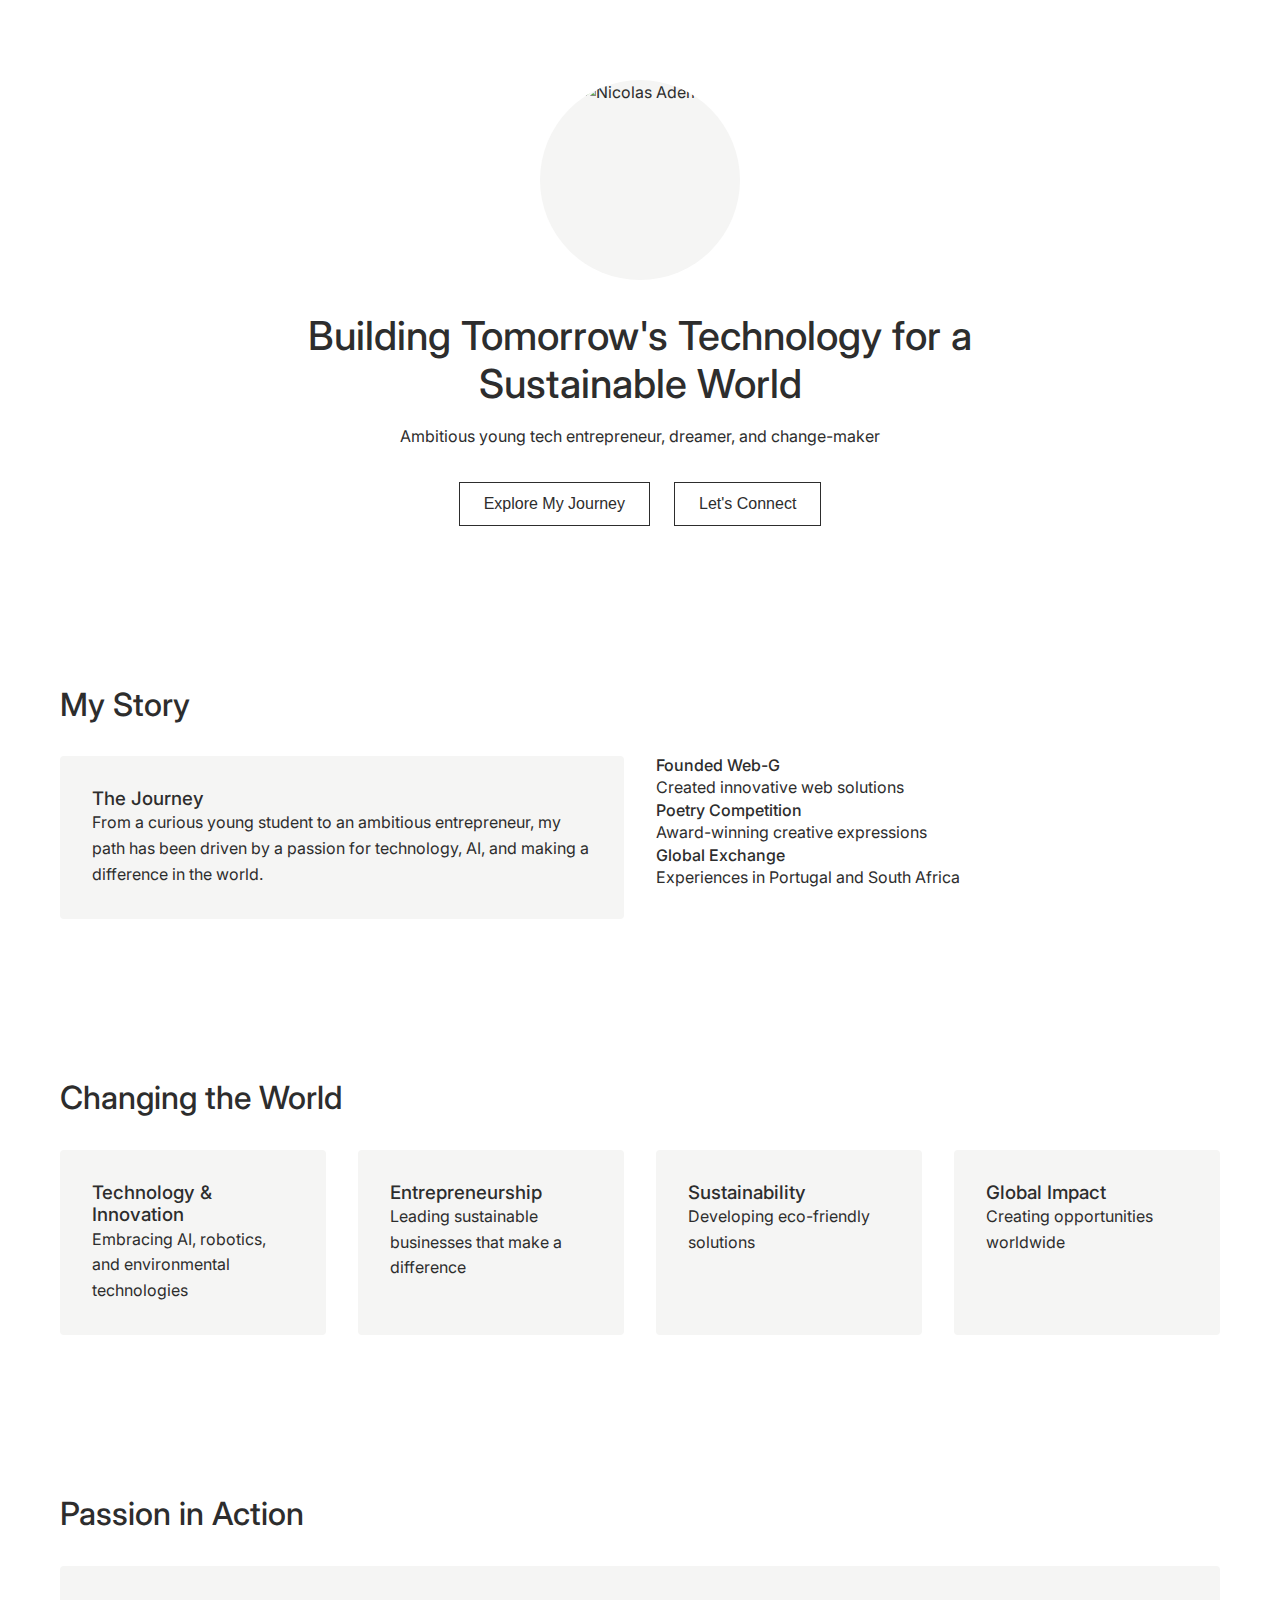
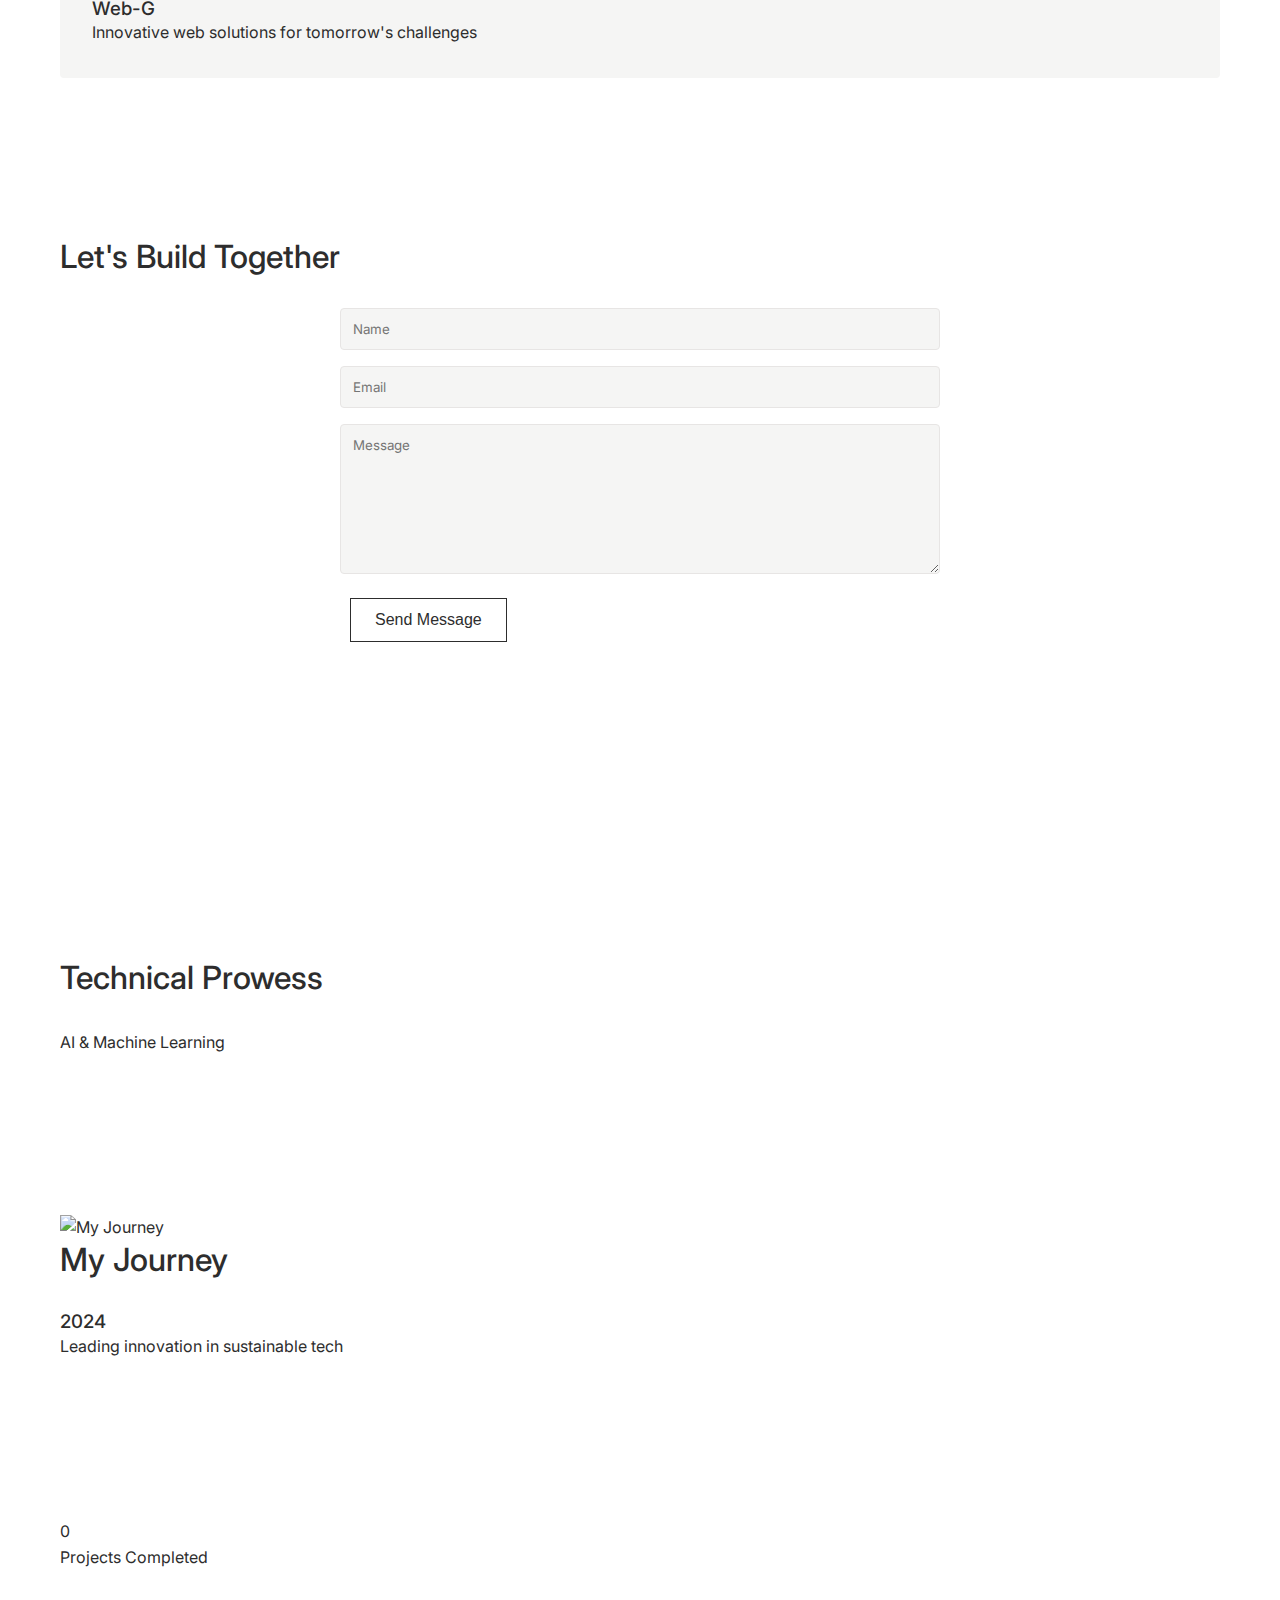
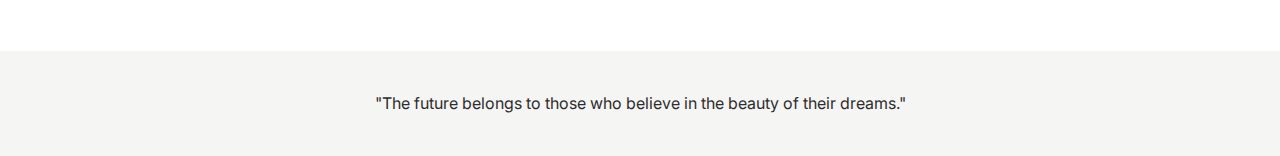
==== commit 80a31dac: "Update a.html" ====
--- a/a.html
+++ b/a.html
@@ -6,6 +6,7 @@
     <title>Nicolas Adem - Building Tomorrow's Technology</title>
     <link rel="stylesheet" href="b.css">
     <link rel="preconnect" href="https://fonts.googleapis.com">
+    <link rel="stylesheet" href="https://unicons.iconscout.com/release/v4.0.0/css/line.css">
     <link rel="preconnect" href="https://fonts.gstatic.com" crossorigin>
     <link href="https://fonts.googleapis.com/css2?family=Inter:wght@300;400;500;600&display=swap" rel="stylesheet">
 </head>
@@ -120,6 +121,70 @@
         </div>
     </section>
 
+    <section id="skills" class="section">
+    <div class="container">
+        <div class="skills-wrapper">
+            <div class="skills-radar">
+                <canvas id="skillsChart"></canvas>
+            </div>
+            <div class="skills-text">
+                <h2>Technical Prowess</h2>
+                <div class="skill-bars">
+                    <div class="skill">
+                        <span class="skill-name">AI & Machine Learning</span>
+                        <div class="progress-bar">
+                            <div class="progress" data-value="90"></div>
+                        </div>
+                    </div>
+                    <!-- Add more skills -->
+                </div>
+            </div>
+        </div>
+    </div>
+    <div class="floating-shapes">
+        <div class="shape shape-1"></div>
+        <div class="shape shape-2"></div>
+        <div class="shape shape-3"></div>
+    </div>
+</section>
+
+<section id="story" class="section">
+    <div class="container">
+        <div class="story-grid">
+            <div class="story-image">
+                <img src="story-image.jpg" alt="My Journey">
+                <div class="image-overlay"></div>
+            </div>
+            <div class="story-content">
+                <h2>My Journey</h2>
+                <div class="timeline">
+                    <div class="timeline-item">
+                        <div class="timeline-dot"></div>
+                        <div class="timeline-content">
+                            <h3>2024</h3>
+                            <p>Leading innovation in sustainable tech</p>
+                        </div>
+                    </div>
+                    <!-- Add more timeline items -->
+                </div>
+            </div>
+        </div>
+    </div>
+</section>
+
+<section id="impact" class="section">
+    <div class="container">
+        <div class="impact-stats">
+            <div class="stat-card">
+                <div class="stat-number" data-value="100">0</div>
+                <div class="stat-label">Projects Completed</div>
+            </div>
+            <!-- Add more stat cards -->
+        </div>
+    </div>
+    <div class="wave-background"></div>
+</section>
+
     <footer>
         <div class="container">
             <p>"The future belongs to those who believe in the beauty of their dreams."</p>
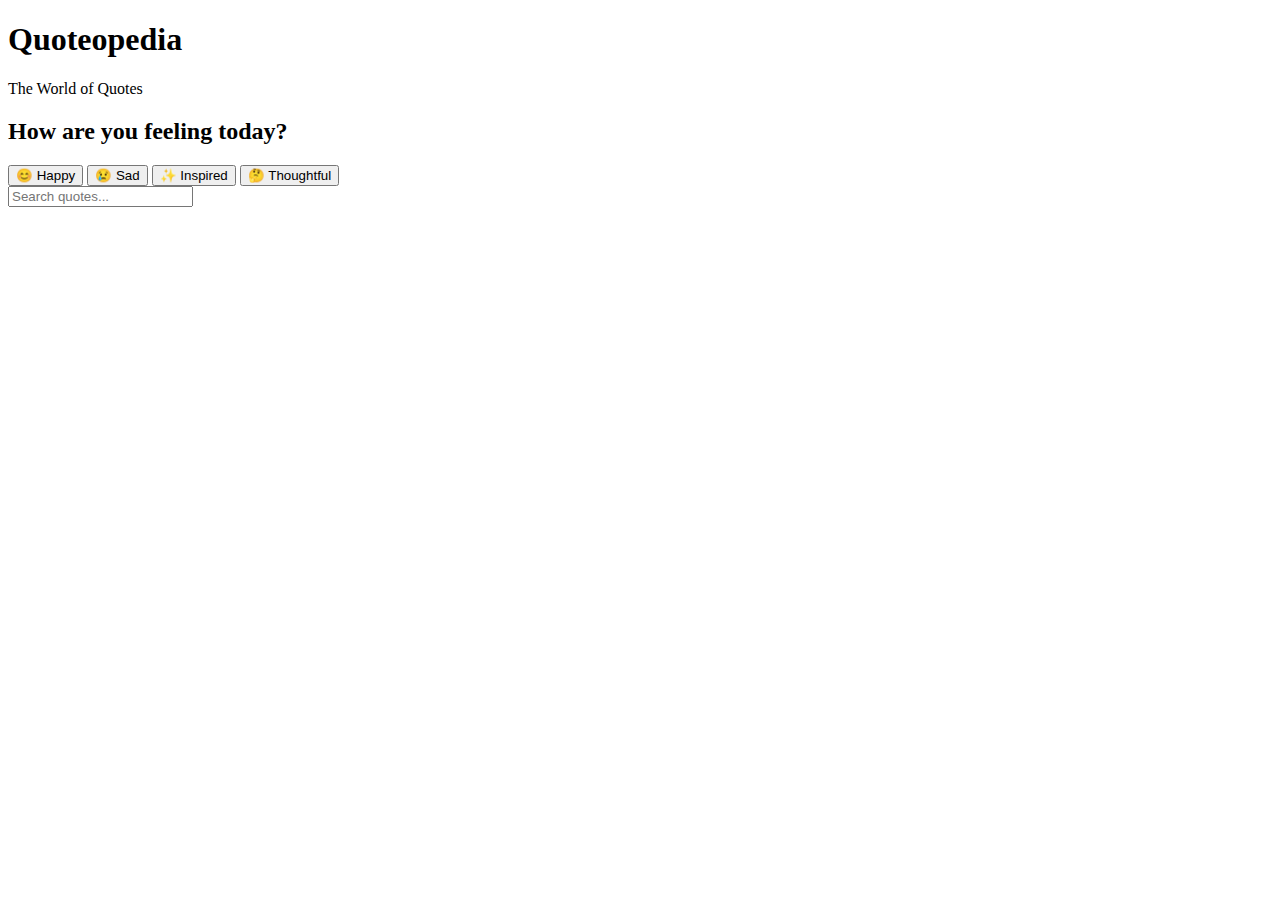
==== commit 4dc085dc: "Update a.html" ====
--- a/a.html
+++ b/a.html
@@ -1,196 +1,35 @@
+<!-- index.html -->
 <!DOCTYPE html>
 <html lang="en">
 <head>
     <meta charset="UTF-8">
     <meta name="viewport" content="width=device-width, initial-scale=1.0">
-    <title>Nicolas Adem - Building Tomorrow's Technology</title>
-    <link rel="stylesheet" href="b.css">
-    <link rel="preconnect" href="https://fonts.googleapis.com">
-    <link rel="stylesheet" href="https://unicons.iconscout.com/release/v4.0.0/css/line.css">
-    <link rel="preconnect" href="https://fonts.gstatic.com" crossorigin>
-    <link href="https://fonts.googleapis.com/css2?family=Inter:wght@300;400;500;600&display=swap" rel="stylesheet">
+    <title>Quoteopedia - The World of Quotes</title>
+    <link rel="stylesheet" href="styles.css">
 </head>
 <body>
-    <div class="scroll-progress"></div>
-    
-    <section id="hero" class="section">
-        <div class="container">
-            <div class="hero-content">
-                <div class="profile-image">
-                    <!-- Replace with your image -->
-                    <img src="profile.jpg" alt="Nicolas Adem">
-                </div>
-                <h1>Building Tomorrow's Technology for a Sustainable World</h1>
-                <p class="subheadline">Ambitious young tech entrepreneur, dreamer, and change-maker</p>
-                <div class="cta-buttons">
-                    <button onclick="scrollToSection('about')" class="btn">Explore My Journey</button>
-                    <button onclick="scrollToSection('connect')" class="btn">Let's Connect</button>
-                </div>
-            </div>
-        </div>
-    </section>
+    <header>
+        <h1>Quoteopedia</h1>
+        <p class="subtitle">The World of Quotes</p>
+    </header>
 
-    <section id="about" class="section">
-        <div class="container">
-            <h2>My Story</h2>
-            <div class="about-grid">
-                <div class="personal-story">
-                    <div class="content-box">
-                        <h3>The Journey</h3>
-                        <p>From a curious young student to an ambitious entrepreneur, my path has been driven by a passion for technology, AI, and making a difference in the world.</p>
-                    </div>
-                </div>
-                <div class="milestones">
-                    <div class="timeline">
-                        <div class="milestone">
-                            <div class="milestone-content">
-                                <h4>Founded Web-G</h4>
-                                <p>Created innovative web solutions</p>
-                            </div>
-                        </div>
-                        <div class="milestone">
-                            <div class="milestone-content">
-                                <h4>Poetry Competition</h4>
-                                <p>Award-winning creative expressions</p>
-                            </div>
-                        </div>
-                        <div class="milestone">
-                            <div class="milestone-content">
-                                <h4>Global Exchange</h4>
-                                <p>Experiences in Portugal and South Africa</p>
-                            </div>
-                        </div>
-                    </div>
-                </div>
-            </div>
-        </div>
-    </section>
-
-    <section id="vision" class="section">
-        <div class="container">
-            <h2>Changing the World</h2>
-            <div class="vision-grid">
-                <div class="vision-card">
-                    <h3>Technology & Innovation</h3>
-                    <p>Embracing AI, robotics, and environmental technologies</p>
-                </div>
-                <div class="vision-card">
-                    <h3>Entrepreneurship</h3>
-                    <p>Leading sustainable businesses that make a difference</p>
-                </div>
-                <div class="vision-card">
-                    <h3>Sustainability</h3>
-                    <p>Developing eco-friendly solutions</p>
-                </div>
-                <div class="vision-card">
-                    <h3>Global Impact</h3>
-                    <p>Creating opportunities worldwide</p>
-                </div>
-            </div>
-        </div>
-    </section>
-
-    <section id="projects" class="section">
-        <div class="container">
-            <h2>Passion in Action</h2>
-            <div class="projects-grid">
-                <div class="project-card">
-                    <h3>Web-G</h3>
-                    <p>Innovative web solutions for tomorrow's challenges</p>
-                </div>
-                <!-- Add more project cards as needed -->
-            </div>
-        </div>
-    </section>
-
-    <section id="connect" class="section">
-        <div class="container">
-            <h2>Let's Build Together</h2>
-            <form class="contact-form">
-                <div class="form-group">
-                    <input type="text" placeholder="Name" required>
-                </div>
-                <div class="form-group">
-                    <input type="email" placeholder="Email" required>
-                </div>
-                <div class="form-group">
-                    <textarea placeholder="Message" required></textarea>
-                </div>
-                <button type="submit" class="btn">Send Message</button>
-            </form>
-        </div>
-    </section>
-
-    <section id="skills" class="section">
-    <div class="container">
-        <div class="skills-wrapper">
-            <div class="skills-radar">
-                <canvas id="skillsChart"></canvas>
-            </div>
-            <div class="skills-text">
-                <h2>Technical Prowess</h2>
-                <div class="skill-bars">
-                    <div class="skill">
-                        <span class="skill-name">AI & Machine Learning</span>
-                        <div class="progress-bar">
-                            <div class="progress" data-value="90"></div>
-                        </div>
-                    </div>
-                    <!-- Add more skills -->
-                </div>
-            </div>
+    <div class="mood-selector">
+        <h2>How are you feeling today?</h2>
+        <div class="mood-buttons">
+            <button onclick="filterByMood('happy')">😊 Happy</button>
+            <button onclick="filterByMood('sad')">😢 Sad</button>
+            <button onclick="filterByMood('inspired')">✨ Inspired</button>
+            <button onclick="filterByMood('thoughtful')">🤔 Thoughtful</button>
         </div>
     </div>
-    <div class="floating-shapes">
-        <div class="shape shape-1"></div>
-        <div class="shape shape-2"></div>
-        <div class="shape shape-3"></div>
+
+    <div class="search-container">
+        <input type="text" id="searchInput" placeholder="Search quotes...">
+        <div id="tagCloud" class="tag-cloud"></div>
     </div>
-</section>
 
-<section id="story" class="section">
-    <div class="container">
-        <div class="story-grid">
-            <div class="story-image">
-                <img src="story-image.jpg" alt="My Journey">
-                <div class="image-overlay"></div>
-            </div>
-            <div class="story-content">
-                <h2>My Journey</h2>
-                <div class="timeline">
-                    <div class="timeline-item">
-                        <div class="timeline-dot"></div>
-                        <div class="timeline-content">
-                            <h3>2024</h3>
-                            <p>Leading innovation in sustainable tech</p>
-                        </div>
-                    </div>
-                    <!-- Add more timeline items -->
-                </div>
-            </div>
-        </div>
-    </div>
-</section>
+    <div id="quoteContainer" class="quote-container"></div>
 
-<section id="impact" class="section">
-    <div class="container">
-        <div class="impact-stats">
-            <div class="stat-card">
-                <div class="stat-number" data-value="100">0</div>
-                <div class="stat-label">Projects Completed</div>
-            </div>
-            <!-- Add more stat cards -->
-        </div>
-    </div>
-    <div class="wave-background"></div>
-</section>
-
-    <footer>
-        <div class="container">
-            <p>"The future belongs to those who believe in the beauty of their dreams."</p>
-        </div>
-    </footer>
-
-    <script src="script.js"></script>
+    <script src="scripts.js"></script>
 </body>
 </html>
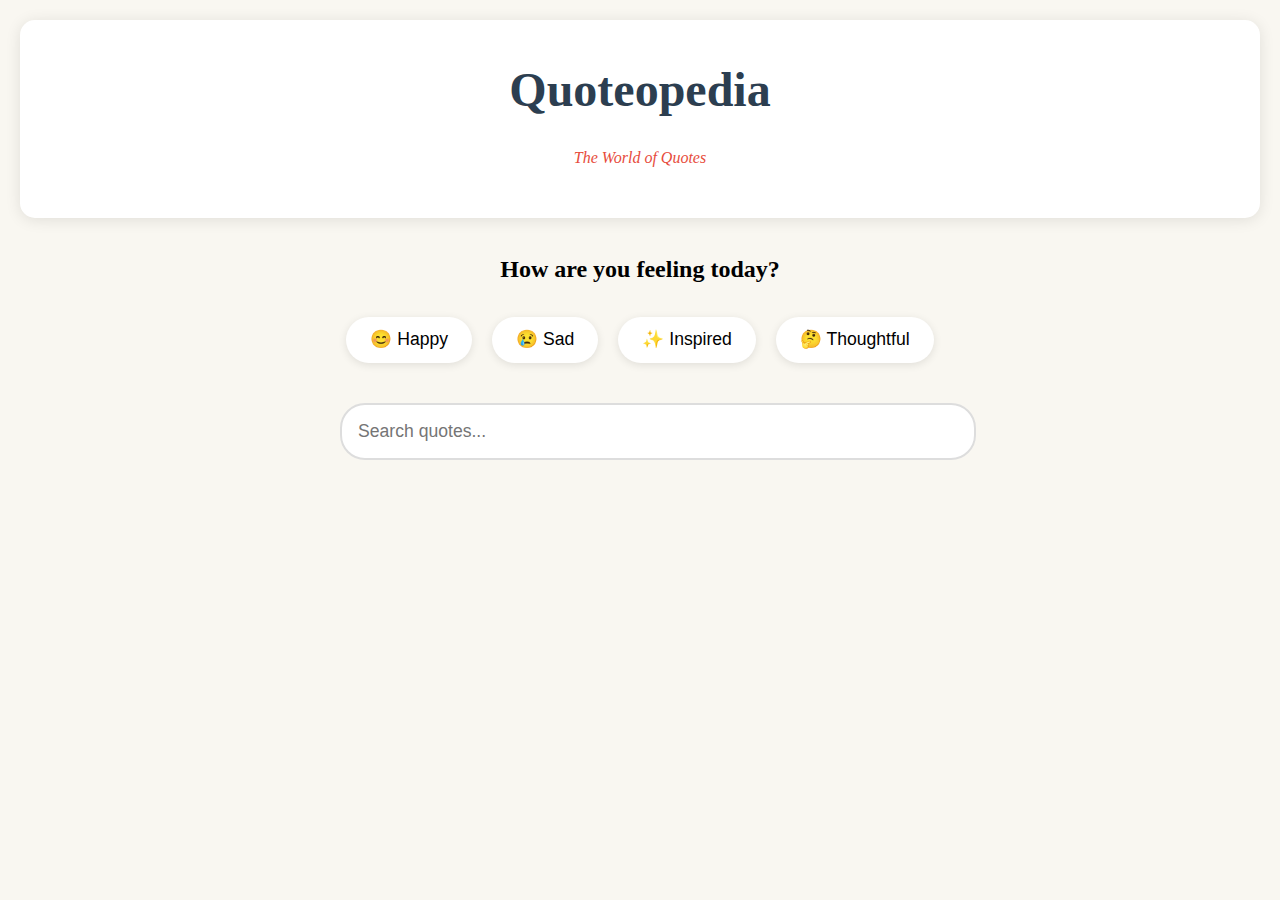
==== commit 1032f76f: "Update a.html" ====
--- a/a.html
+++ b/a.html
@@ -5,7 +5,7 @@
     <meta charset="UTF-8">
     <meta name="viewport" content="width=device-width, initial-scale=1.0">
     <title>Quoteopedia - The World of Quotes</title>
-    <link rel="stylesheet" href="styles.css">
+    <link rel="stylesheet" href="b.css">
 </head>
 <body>
     <header>
--- a/b.css
+++ b/b.css
@@ -0,0 +1,118 @@
+/* styles.css */
+:root {
+    --primary-color: #2c3e50;
+    --background-color: #f9f7f1;
+    --accent-color: #e74c3c;
+}
+
+body {
+    font-family: 'Georgia', serif;
+    background-color: var(--background-color);
+    margin: 0;
+    padding: 20px;
+    line-height: 1.6;
+}
+
+header {
+    text-align: center;
+    padding: 2rem;
+    background-color: white;
+    border-radius: 15px;
+    box-shadow: 0 2px 15px rgba(0,0,0,0.1);
+    margin-bottom: 2rem;
+}
+
+h1 {
+    color: var(--primary-color);
+    font-size: 3rem;
+    margin: 0;
+}
+
+.subtitle {
+    color: var(--accent-color);
+    font-style: italic;
+}
+
+.mood-selector {
+    text-align: center;
+    margin-bottom: 2rem;
+}
+
+.mood-buttons button {
+    margin: 0.5rem;
+    padding: 0.8rem 1.5rem;
+    border: none;
+    border-radius: 25px;
+    background-color: white;
+    cursor: pointer;
+    transition: transform 0.2s;
+    font-size: 1.1rem;
+    box-shadow: 0 2px 8px rgba(0,0,0,0.1);
+}
+
+.mood-buttons button:hover {
+    transform: scale(1.05);
+}
+
+.search-container {
+    max-width: 600px;
+    margin: 0 auto 2rem;
+}
+
+#searchInput {
+    width: 100%;
+    padding: 1rem;
+    border: 2px solid #ddd;
+    border-radius: 25px;
+    font-size: 1.1rem;
+    margin-bottom: 1rem;
+}
+
+.tag-cloud {
+    display: flex;
+    flex-wrap: wrap;
+    gap: 0.5rem;
+    justify-content: center;
+    margin: 1rem 0;
+}
+
+.tag {
+    background-color: white;
+    padding: 0.5rem 1rem;
+    border-radius: 15px;
+    cursor: pointer;
+    font-size: 0.9rem;
+}
+
+.quote-card {
+    background-color: white;
+    padding: 2rem;
+    border-radius: 15px;
+    margin-bottom: 1.5rem;
+    box-shadow: 0 2px 15px rgba(0,0,0,0.1);
+    transition: transform 0.2s;
+}
+
+.quote-card:hover {
+    transform: translateY(-3px);
+}
+
+.quote-text {
+    font-size: 1.2rem;
+    color: var(--primary-color);
+    margin-bottom: 1rem;
+}
+
+.quote-tags {
+    display: flex;
+    gap: 0.5rem;
+    flex-wrap: wrap;
+}
+
+.quote-tag {
+    background-color: #f0f0f0;
+    padding: 0.3rem 0.8rem;
+    border-radius: 12px;
+    font-size: 0.8rem;
+    color: var(--primary-color);
+}
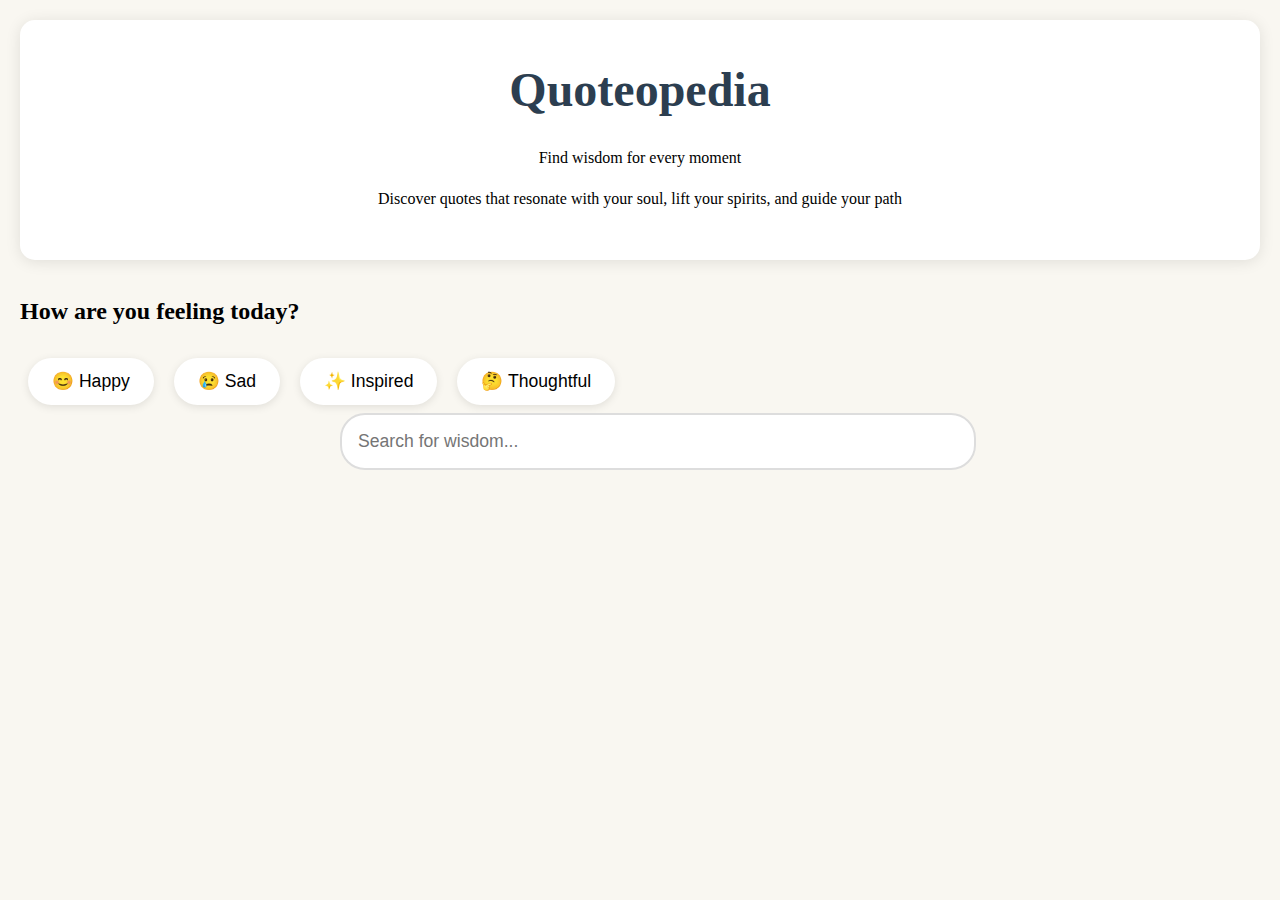
==== commit c0b116a9: "Update a.html" ====
--- a/a.html
+++ b/a.html
@@ -1,34 +1,55 @@
-<!-- index.html -->
+<!-- index.html (same as before but with added meta description) -->
 <!DOCTYPE html>
 <html lang="en">
 <head>
     <meta charset="UTF-8">
     <meta name="viewport" content="width=device-width, initial-scale=1.0">
+    <meta name="description" content="Quoteopedia - Your ultimate destination for inspiration, wisdom, and quotes for every mood">
     <title>Quoteopedia - The World of Quotes</title>
     <link rel="stylesheet" href="b.css">
+    <link href="https://fonts.googleapis.com/css2?family=Playfair+Display:wght@400;700&family=Poppins:wght@300;400;500&display=swap" rel="stylesheet">
 </head>
 <body>
-    <header>
-        <h1>Quoteopedia</h1>
-        <p class="subtitle">The World of Quotes</p>
-    </header>
+    <div class="floating-quotes"></div>
+    
+    <main class="container">
+        <header class="hero">
+            <h1 class="main-title">Quoteopedia</h1>
+            <p class="tagline">Find wisdom for every moment</p>
+            <p class="description">Discover quotes that resonate with your soul, lift your spirits, and guide your path</p>
+        </header>
 
-    <div class="mood-selector">
-        <h2>How are you feeling today?</h2>
-        <div class="mood-buttons">
-            <button onclick="filterByMood('happy')">😊 Happy</button>
-            <button onclick="filterByMood('sad')">😢 Sad</button>
-            <button onclick="filterByMood('inspired')">✨ Inspired</button>
-            <button onclick="filterByMood('thoughtful')">🤔 Thoughtful</button>
-        </div>
-    </div>
+        <section class="mood-section">
+            <h2>How are you feeling today?</h2>
+            <div class="mood-buttons">
+                <button class="mood-btn happy" onclick="filterByMood('happy')">
+                    <span class="emoji">😊</span>
+                    <span class="text">Happy</span>
+                </button>
+                <button class="mood-btn sad" onclick="filterByMood('sad')">
+                    <span class="emoji">😢</span>
+                    <span class="text">Sad</span>
+                </button>
+                <button class="mood-btn inspired" onclick="filterByMood('inspired')">
+                    <span class="emoji">✨</span>
+                    <span class="text">Inspired</span>
+                </button>
+                <button class="mood-btn thoughtful" onclick="filterByMood('thoughtful')">
+                    <span class="emoji">🤔</span>
+                    <span class="text">Thoughtful</span>
+                </button>
+            </div>
+        </section>
 
-    <div class="search-container">
-        <input type="text" id="searchInput" placeholder="Search quotes...">
-        <div id="tagCloud" class="tag-cloud"></div>
-    </div>
+        <section class="search-section">
+            <div class="search-container">
+                <input type="text" id="searchInput" placeholder="Search for wisdom...">
+                <div id="tagCloud" class="tag-cloud"></div>
+            </div>
+        </section>
 
-    <div id="quoteContainer" class="quote-container"></div>
+        <section id="quoteContainer" class="quote-container"></section>
+    </main>
 
     <script src="scripts.js"></script>
 </body>
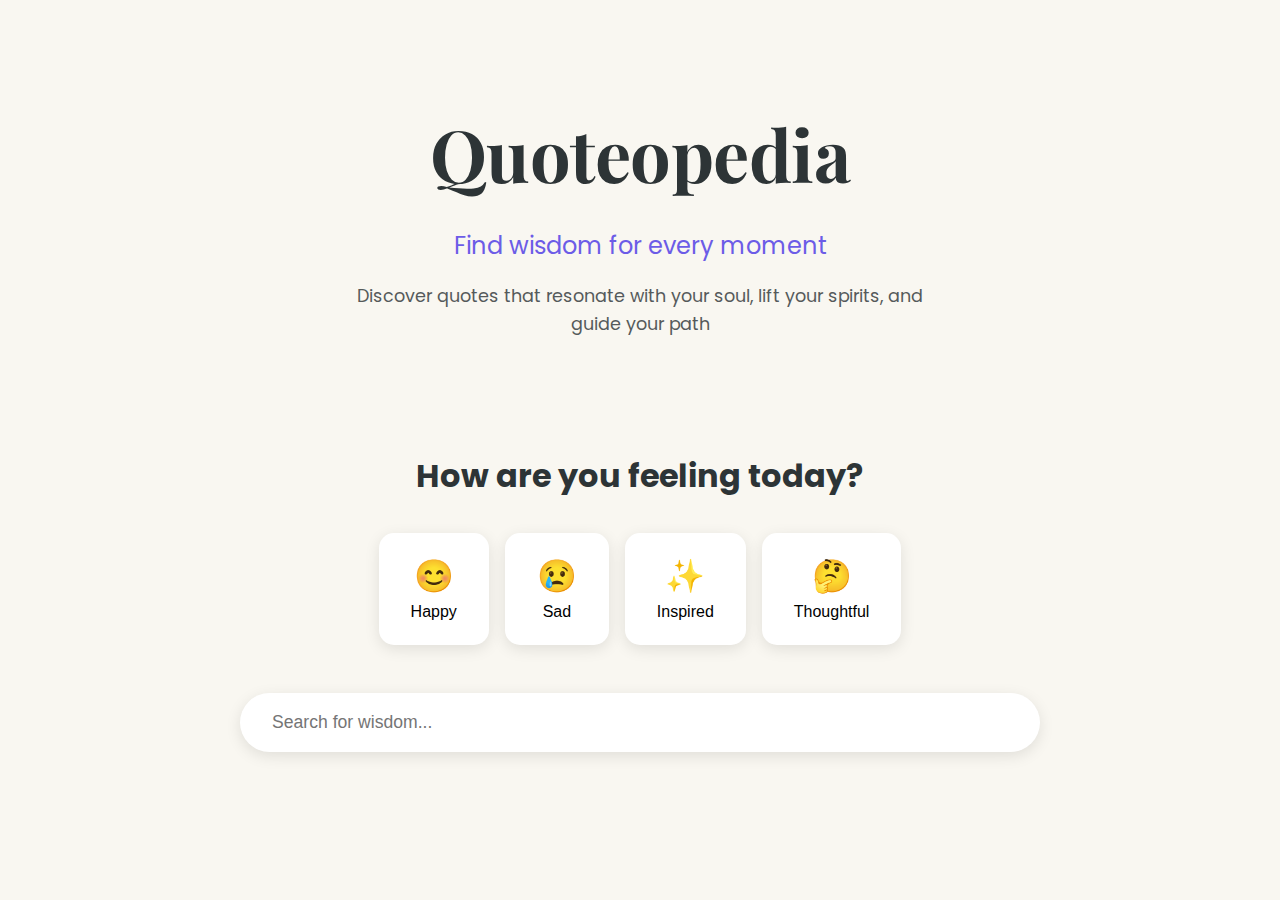
==== commit e49238cf: "Update a.html" ====
--- a/a.html
+++ b/a.html
@@ -51,6 +51,6 @@
         <section id="quoteContainer" class="quote-container"></section>
     </main>
 
-    <script src="scripts.js"></script>
+    <script src="c.js"></script>
 </body>
 </html>
--- a/b.css
+++ b/b.css
@@ -1,106 +1,257 @@
 /* styles.css */
 :root {
-    --primary-color: #2c3e50;
+    --primary-color: #2d3436;
+    --secondary-color: #6c5ce7;
+    --accent-color: #00cec9;
     --background-color: #f9f7f1;
-    --accent-color: #e74c3c;
+    --card-color: #ffffff;
+    --text-color: #2d3436;
+    --shadow-color: rgba(0, 0, 0, 0.1);
+}
+
+* {
+    margin: 0;
+    padding: 0;
+    box-sizing: border-box;
 }
 
 body {
-    font-family: 'Georgia', serif;
+    font-family: 'Poppins', sans-serif;
     background-color: var(--background-color);
-    margin: 0;
-    padding: 20px;
+    color: var(--text-color);
     line-height: 1.6;
-}
-
-header {
+    overflow-x: hidden;
+}
+
+.container {
+    max-width: 1200px;
+    margin: 0 auto;
+    padding: 2rem;
+}
+
+/* Floating quotes animation */
+.floating-quotes {
+    position: fixed;
+    top: 0;
+    left: 0;
+    width: 100%;
+    height: 100%;
+    pointer-events: none;
+    z-index: 1;
+}
+
+.floating-quote {
+    position: absolute;
+    font-size: 2rem;
+    color: var(--secondary-color);
+    opacity: 0.1;
+    animation: float 20s linear infinite;
+}
+
+@keyframes float {
+    0% {
+        transform: translateY(100vh) rotate(0deg);
+        opacity: 0;
+    }
+    50% {
+        opacity: 0.1;
+    }
+    100% {
+        transform: translateY(-100px) rotate(360deg);
+        opacity: 0;
+    }
+}
+
+/* Hero section */
+.hero {
     text-align: center;
-    padding: 2rem;
-    background-color: white;
+    padding: 4rem 2rem;
+    margin-bottom: 3rem;
+    animation: fadeIn 1s ease-out;
+}
+
+.main-title {
+    font-family: 'Playfair Display', serif;
+    font-size: 4.5rem;
+    color: var(--primary-color);
+    margin-bottom: 1rem;
+    letter-spacing: -0.5px;
+}
+
+.tagline {
+    font-size: 1.5rem;
+    color: var(--secondary-color);
+    margin-bottom: 1rem;
+}
+
+.description {
+    font-size: 1.1rem;
+    max-width: 600px;
+    margin: 0 auto;
+    color: var(--text-color);
+    opacity: 0.8;
+}
+
+/* Mood section */
+.mood-section {
+    text-align: center;
+    margin-bottom: 3rem;
+    animation: slideUp 1s ease-out;
+}
+
+.mood-section h2 {
+    font-size: 2rem;
+    margin-bottom: 2rem;
+    color: var(--primary-color);
+}
+
+.mood-buttons {
+    display: flex;
+    gap: 1rem;
+    justify-content: center;
+    flex-wrap: wrap;
+}
+
+.mood-btn {
+    display: flex;
+    flex-direction: column;
+    align-items: center;
+    padding: 1.5rem 2rem;
+    border: none;
     border-radius: 15px;
-    box-shadow: 0 2px 15px rgba(0,0,0,0.1);
-    margin-bottom: 2rem;
-}
-
-h1 {
-    color: var(--primary-color);
-    font-size: 3rem;
-    margin: 0;
-}
-
-.subtitle {
-    color: var(--accent-color);
-    font-style: italic;
-}
-
-.mood-selector {
-    text-align: center;
-    margin-bottom: 2rem;
-}
-
-.mood-buttons button {
-    margin: 0.5rem;
-    padding: 0.8rem 1.5rem;
-    border: none;
-    border-radius: 25px;
-    background-color: white;
+    background: var(--card-color);
     cursor: pointer;
-    transition: transform 0.2s;
-    font-size: 1.1rem;
-    box-shadow: 0 2px 8px rgba(0,0,0,0.1);
-}
-
-.mood-buttons button:hover {
-    transform: scale(1.05);
+    transition: all 0.3s ease;
+    box-shadow: 0 4px 15px var(--shadow-color);
+}
+
+.mood-btn:hover {
+    transform: translateY(-5px);
+    box-shadow: 0 8px 25px var(--shadow-color);
+}
+
+.mood-btn .emoji {
+    font-size: 2rem;
+    margin-bottom: 0.5rem;
+}
+
+.mood-btn .text {
+    font-size: 1rem;
+    font-weight: 500;
+}
+
+/* Search section */
+.search-section {
+    margin-bottom: 3rem;
+    animation: slideUp 1s ease-out 0.2s backwards;
 }
 
 .search-container {
-    max-width: 600px;
-    margin: 0 auto 2rem;
+    max-width: 800px;
+    margin: 0 auto;
+}
+
+/* Add this to your existing styles.css */
+.floating-quotes {
+    position: fixed;
+    top: 0;
+    left: 0;
+    width: 100vw;
+    height: 100vh;
+    pointer-events: none;
+    z-index: 1;
+    overflow: hidden;
+}
+
+.floating-quote {
+    position: absolute;
+    color: var(--secondary-color);
+    opacity: 0.1;
+    animation: float linear infinite;
+}
+
+@keyframes float {
+    0% {
+        transform: translateY(100vh) rotate(0deg);
+        opacity: 0;
+    }
+    10% {
+        opacity: 0.1;
+    }
+    90% {
+        opacity: 0.1;
+    }
+    100% {
+        transform: translateY(-100px) rotate(360deg);
+        opacity: 0;
+    }
 }
 
 #searchInput {
     width: 100%;
-    padding: 1rem;
-    border: 2px solid #ddd;
-    border-radius: 25px;
+    padding: 1.2rem 2rem;
+    border: none;
+    border-radius: 50px;
     font-size: 1.1rem;
-    margin-bottom: 1rem;
+    background: var(--card-color);
+    box-shadow: 0 4px 15px var(--shadow-color);
+    transition: all 0.3s ease;
+}
+
+#searchInput:focus {
+    outline: none;
+    box-shadow: 0 8px 25px var(--shadow-color);
 }
 
 .tag-cloud {
+    margin-top: 2rem;
     display: flex;
     flex-wrap: wrap;
-    gap: 0.5rem;
+    gap: 0.8rem;
     justify-content: center;
-    margin: 1rem 0;
 }
 
 .tag {
-    background-color: white;
-    padding: 0.5rem 1rem;
-    border-radius: 15px;
+    padding: 0.6rem 1.2rem;
+    background: var(--card-color);
+    border-radius: 50px;
     cursor: pointer;
-    font-size: 0.9rem;
+    transition: all 0.3s ease;
+    box-shadow: 0 2px 8px var(--shadow-color);
+}
+
+.tag:hover {
+    background: var(--secondary-color);
+    color: white;
+    transform: translateY(-2px);
+}
+
+/* Quote cards */
+.quote-container {
+    display: grid;
+    grid-template-columns: repeat(auto-fill, minmax(300px, 1fr));
+    gap: 2rem;
+    animation: slideUp 1s ease-out 0.4s backwards;
 }
 
 .quote-card {
-    background-color: white;
+    background: var(--card-color);
     padding: 2rem;
-    border-radius: 15px;
+    border-radius: 20px;
+    box-shadow: 0 4px 15px var(--shadow-color);
+    transition: all 0.3s ease;
+}
+
+.quote-card:hover {
+    transform: translateY(-5px);
+    box-shadow: 0 8px 25px var(--shadow-color);
+}
+
+.quote-text {
+    font-family: 'Playfair Display', serif;
+    font-size: 1.2rem;
     margin-bottom: 1.5rem;
-    box-shadow: 0 2px 15px rgba(0,0,0,0.1);
-    transition: transform 0.2s;
-}
-
-.quote-card:hover {
-    transform: translateY(-3px);
-}
-
-.quote-text {
-    font-size: 1.2rem;
     color: var(--primary-color);
-    margin-bottom: 1rem;
 }
 
 .quote-tags {
@@ -110,9 +261,47 @@
 }
 
 .quote-tag {
-    background-color: #f0f0f0;
-    padding: 0.3rem 0.8rem;
-    border-radius: 12px;
+    padding: 0.4rem 0.8rem;
+    background: var(--background-color);
+    border-radius: 50px;
     font-size: 0.8rem;
-    color: var(--primary-color);
-}
+    color: var(--secondary-color);
+}
+
+/* Animations */
+@keyframes fadeIn {
+    from {
+        opacity: 0;
+    }
+    to {
+        opacity: 1;
+    }
+}
+
+@keyframes slideUp {
+    from {
+        opacity: 0;
+        transform: translateY(20px);
+    }
+    to {
+        opacity: 1;
+        transform: translateY(0);
+    }
+}
+
+/* Responsive design */
+@media (max-width: 768px) {
+    .main-title {
+        font-size: 3rem;
+    }
+    
+    .mood-buttons {
+        flex-direction: column;
+        align-items: center;
+    }
+    
+    .mood-btn {
+        width: 100%;
+        max-width: 300px;
+    }
+}
